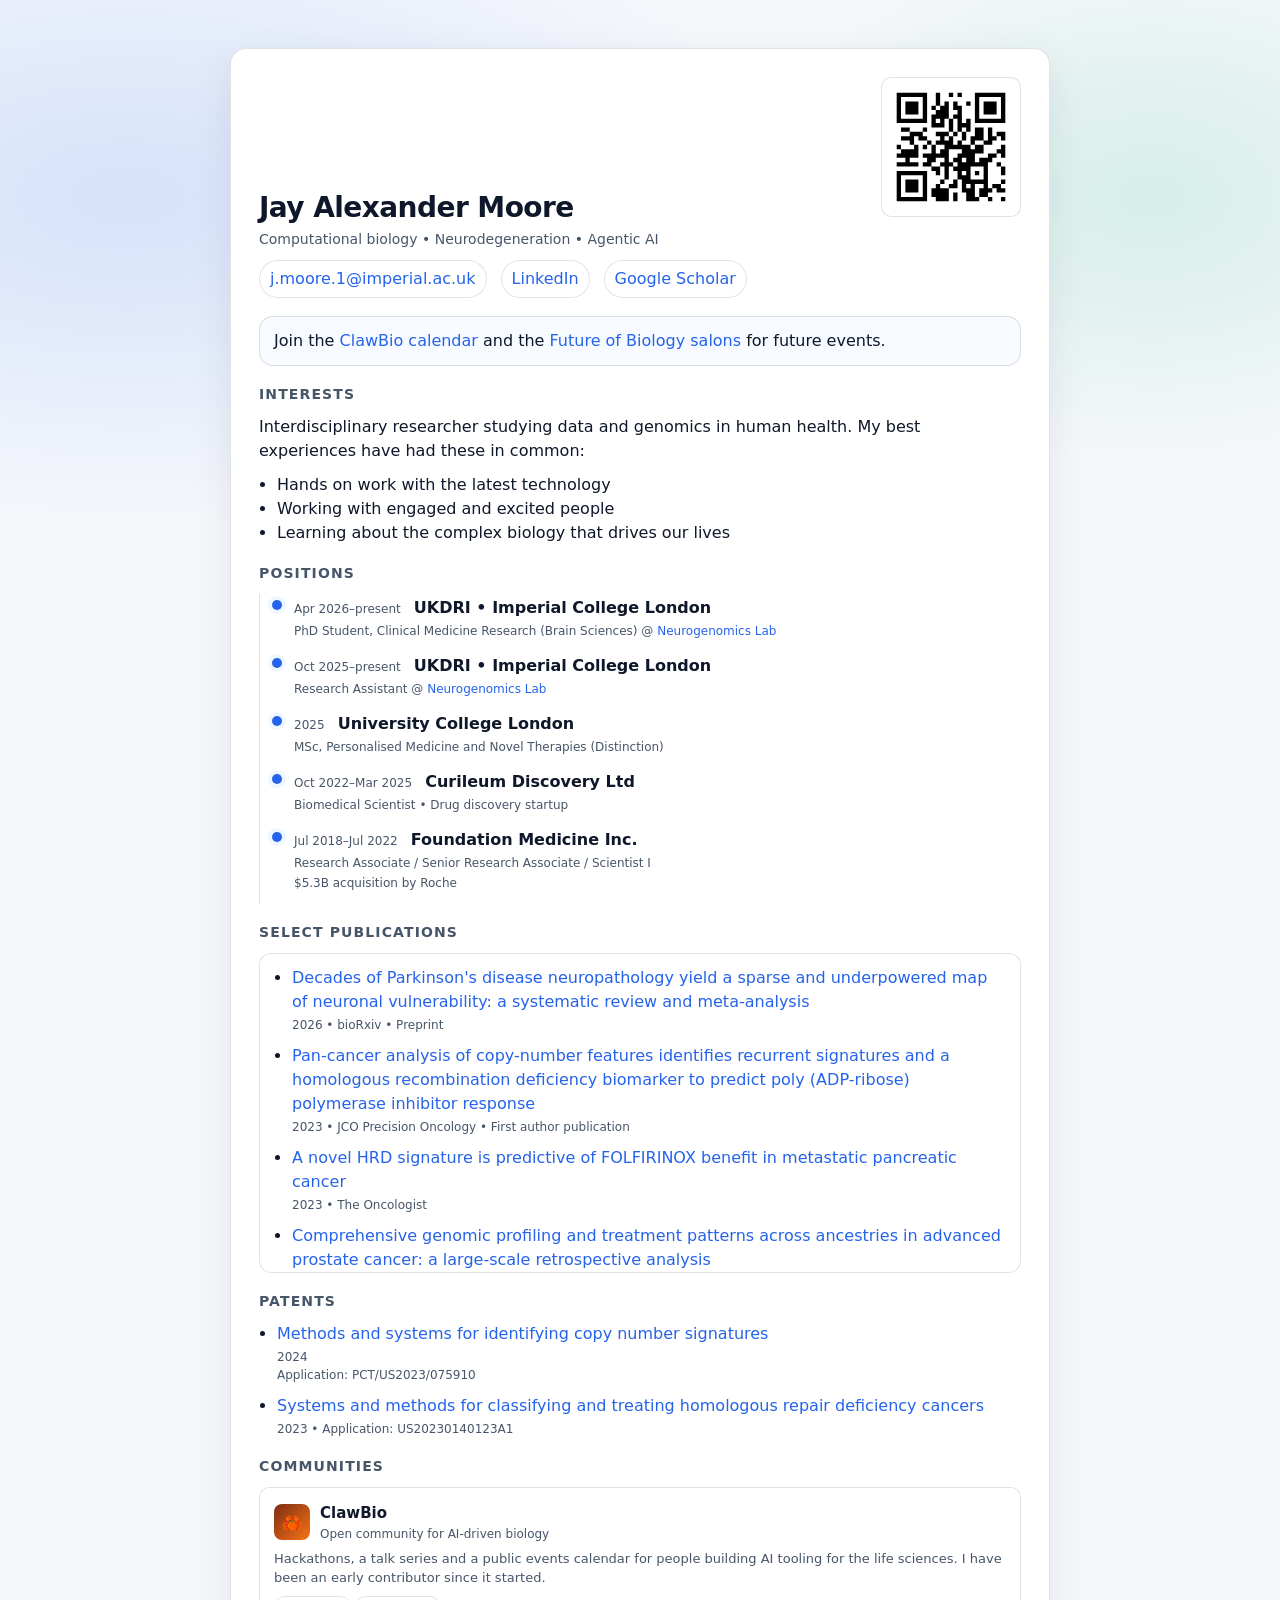
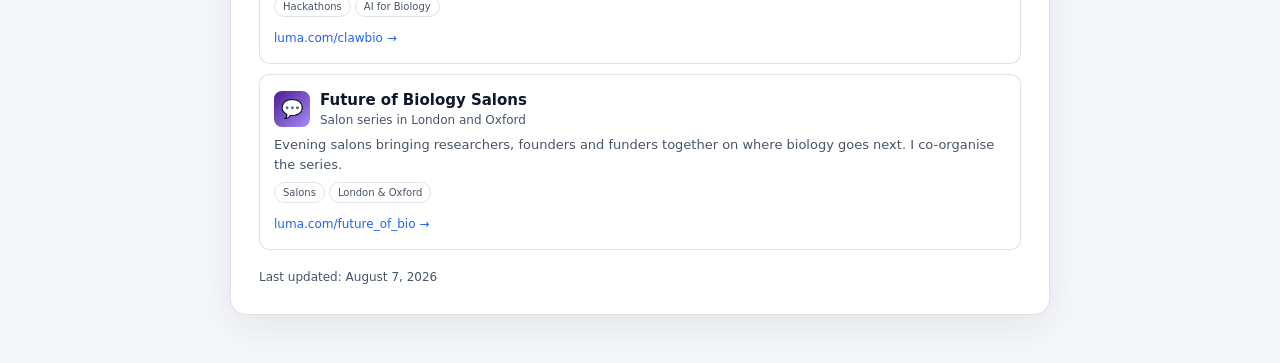
==== index.html @ a7b02d98 "Add Future of Biology salons to the announcement line The top line now points at both communities, a" ====
<!doctype html>
<html lang="en">
  <head>
    <meta charset="utf-8" />
    <meta name="viewport" content="width=device-width, initial-scale=1" />
    <title>Jay Alexander Moore</title>
    <meta
      name="description"
      content="Jay Alexander Moore • computational biology, cancer genomics, and neurodegeneration."
    />
    <style>
      :root {
        color-scheme: light dark;
        --bg: #0b0d12;
        --card: #111827;
        --text: #e5e7eb;
        --muted: #9ca3af;
        --link: #93c5fd;
        --border: rgba(255, 255, 255, 0.08);
        --shadow: rgba(0, 0, 0, 0.25);
      }

      @media (prefers-color-scheme: light) {
        :root {
          --bg: #f6f7fb;
          --card: #ffffff;
          --text: #0f172a;
          --muted: #475569;
          --link: #2563eb;
          --border: rgba(15, 23, 42, 0.12);
          --shadow: rgba(15, 23, 42, 0.08);
        }
      }

      * {
        box-sizing: border-box;
      }

      body {
        margin: 0;
        font-family: ui-sans-serif, system-ui, -apple-system, Segoe UI, Roboto,
          Helvetica, Arial, "Apple Color Emoji", "Segoe UI Emoji";
        background: radial-gradient(
            1200px 600px at 10% 10%,
            rgba(59, 130, 246, 0.18),
            transparent 55%
          ),
          radial-gradient(
            900px 600px at 90% 10%,
            rgba(16, 185, 129, 0.14),
            transparent 45%
          ),
          var(--bg);
        color: var(--text);
        line-height: 1.5;
      }

      main {
        min-height: 100vh;
        display: grid;
        place-items: center;
        padding: 48px 18px;
      }

      .card {
        width: min(820px, 100%);
        background: var(--card);
        border: 1px solid var(--border);
        border-radius: 16px;
        box-shadow: 0 12px 40px var(--shadow);
        padding: 28px;
      }

      header {
        display: flex;
        gap: 16px;
        align-items: baseline;
        justify-content: space-between;
        flex-wrap: wrap;
        margin-bottom: 8px;
      }

      h1 {
        font-size: 28px;
        margin: 0;
        letter-spacing: -0.02em;
      }

      .tagline {
        margin: 0;
        color: var(--muted);
        font-size: 14px;
      }

      section {
        margin-top: 18px;
      }

      h2 {
        font-size: 14px;
        margin: 0 0 10px 0;
        text-transform: uppercase;
        letter-spacing: 0.08em;
        color: var(--muted);
      }

      p {
        margin: 0 0 10px 0;
      }

      ul {
        margin: 0;
        padding-left: 18px;
      }

      a {
        color: var(--link);
        text-decoration: none;
      }
      a:hover {
        text-decoration: underline;
      }

      .links {
        display: flex;
        flex-wrap: wrap;
        gap: 10px 14px;
        padding: 0;
        list-style: none;
      }

      .links a {
        display: inline-block;
        padding: 6px 10px;
        border: 1px solid var(--border);
        border-radius: 999px;
        background: rgba(255, 255, 255, 0.02);
      }

      footer {
        margin-top: 18px;
        color: var(--muted);
        font-size: 12px;
      }

      .links-top {
        margin: 10px 0 0 0;
      }

      .qr {
        width: 140px;
        height: 140px;
        border-radius: 10px;
        background: #fff;
        padding: 6px;
        border: 1px solid var(--border);
      }

      .scrollbox {
        margin-top: 10px;
        max-height: 320px;
        overflow: auto;
        border: 1px solid var(--border);
        border-radius: 12px;
        padding: 12px 14px;
        background: rgba(255, 255, 255, 0.02);
      }

      .scrollbox h3 {
        margin: 0 0 8px 0;
        font-size: 13px;
        color: var(--text);
        letter-spacing: -0.01em;
      }

      .scrollbox ul {
        margin: 0 0 14px 0;
      }

      .scrollbox ul:last-child {
        margin-bottom: 0;
      }

      .pub {
        margin: 0;
        padding-left: 18px;
      }

      .pub li {
        margin: 0 0 10px 0;
      }

      .pub-meta {
        margin-top: 2px;
        color: var(--muted);
        font-size: 12px;
      }

      .timeline {
        list-style: none;
        margin: 0;
        padding: 0 0 0 18px;
        border-left: 1px solid var(--border);
      }

      .timeline li {
        position: relative;
        padding: 2px 0 12px 16px;
      }

      .timeline li::before {
        content: "";
        position: absolute;
        left: -6px;
        top: 6px;
        width: 10px;
        height: 10px;
        border-radius: 999px;
        background: var(--link);
        box-shadow: 0 0 0 4px rgba(147, 197, 253, 0.15);
      }

      .timeline .when {
        display: inline-block;
        font-size: 12px;
        color: var(--muted);
        margin-right: 8px;
      }

      .timeline .what {
        font-weight: 600;
      }

      .timeline .role {
        display: block;
        margin-top: 2px;
        color: var(--muted);
        font-size: 12px;
      }

      .notice {
        margin-top: 18px;
        border: 1px solid var(--border);
        border-radius: 14px;
        padding: 12px 14px;
        background: rgba(147, 197, 253, 0.08);
      }

      .notice strong {
        color: var(--text);
      }

      .product-card {
        border: 1px solid var(--border);
        border-radius: 10px;
        padding: 14px;
        margin-bottom: 10px;
        background: rgba(255, 255, 255, 0.02);
        transition: border-color 0.2s;
      }

      .product-card:last-child {
        margin-bottom: 0;
      }

      .product-card:hover {
        border-color: var(--link);
      }

      .product-header {
        display: flex;
        align-items: center;
        gap: 10px;
        margin-bottom: 6px;
      }

      .product-icon {
        width: 36px;
        height: 36px;
        border-radius: 8px;
        display: flex;
        align-items: center;
        justify-content: center;
        font-size: 18px;
        flex-shrink: 0;
      }

      .product-name {
        font-weight: 600;
        font-size: 15px;
      }

      .product-tagline {
        font-size: 12px;
        color: var(--muted);
      }

      .product-desc {
        font-size: 13px;
        color: var(--muted);
        margin-bottom: 8px;
      }

      .product-tags {
        display: flex;
        gap: 4px;
        flex-wrap: wrap;
        margin-bottom: 8px;
      }

      .product-tags span {
        font-size: 10px;
        padding: 2px 8px;
        border-radius: 20px;
        border: 1px solid var(--border);
        color: var(--muted);
      }

      .product-link {
        font-size: 12px;
        font-weight: 500;
      }
    </style>
  </head>
  <body>
    <main>
      <div class="card">
        <header>
          <div>
            <h1>Jay Alexander Moore</h1>
            <p class="tagline">Computational biology • Neurodegeneration • Agentic AI</p>
            <ul class="links links-top">
              <li><a href="mailto:j.moore.1@imperial.ac.uk">j.moore.1@imperial.ac.uk</a></li>
              <li><a href="https://www.linkedin.com/in/jay-a-moore/">LinkedIn</a></li>
              <li>
                <a href="https://scholar.google.com/citations?user=VYzvXrQAAAAJ&amp;hl=en"
                  >Google Scholar</a
                >
              </li>
            </ul>
          </div>
          <a href="https://jaydata.bio/" aria-label="Open jaydata.bio">
            <img
              class="qr"
              src="assets/qr-jaydata-bio.svg"
              alt="QR code linking to https://jaydata.bio/"
            />
          </a>
        </header>

        <section class="notice" aria-label="Announcement">
          Join the <a href="https://luma.com/clawbio" target="_blank" rel="noopener noreferrer">ClawBio calendar</a>
          and the <a href="https://luma.com/future_of_bio" target="_blank" rel="noopener noreferrer">Future of Biology salons</a>
          for future events.
        </section>

        <section>
          <h2>Interests</h2>
          <p>
            Interdisciplinary researcher studying data and genomics in human health. My best experiences have
            had these in common:
          </p>
          <ul>
            <li>Hands on work with the latest technology</li>
            <li>Working with engaged and excited people</li>
            <li>Learning about the complex biology that drives our lives</li>
          </ul>
        </section>

        <section>
          <h2>Positions</h2>
          <ol class="timeline">
            <li>
              <span class="when">Apr 2026–present</span>
              <span class="what">UKDRI • Imperial College London</span>
              <span class="role"
                >PhD Student, Clinical Medicine Research (Brain Sciences) @
                <a href="https://www.neurogenomics.co.uk/">Neurogenomics Lab</a></span
              >
            </li>
            <li>
              <span class="when">Oct 2025–present</span>
              <span class="what">UKDRI • Imperial College London</span>
              <span class="role"
                >Research Assistant @ <a href="https://www.neurogenomics.co.uk/">Neurogenomics Lab</a></span
              >
            </li>
            <li>
              <span class="when">2025</span>
              <span class="what">University College London</span>
              <span class="role">MSc, Personalised Medicine and Novel Therapies (Distinction)</span>
            </li>
            <li>
              <span class="when">Oct 2022–Mar 2025</span>
              <span class="what">Curileum Discovery Ltd</span>
              <span class="role">Biomedical Scientist • Drug discovery startup</span>
            </li>
            <li>
              <span class="when">Jul 2018–Jul 2022</span>
              <span class="what">Foundation Medicine Inc.</span>
              <span class="role">Research Associate / Senior Research Associate / Scientist I</span>
              <span class="role">$5.3B acquisition by Roche</span>
            </li>
          </ol>
        </section>

        <section>
          <h2>Select Publications</h2>
          <div class="scrollbox" role="region" aria-label="Publications and patents">
            <ul class="pub">
              <li>
                <a
                  href="https://doi.org/10.64898/2026.05.13.724902"
                  target="_blank"
                  rel="noopener noreferrer"
                  >Decades of Parkinson's disease neuropathology yield a sparse and underpowered map of
                  neuronal vulnerability: a systematic review and meta-analysis</a
                >
                <div class="pub-meta">
                  2026 • bioRxiv • Preprint
                </div>
              </li>
              <li>
                <a
                  href="https://doi.org/10.1200/PO.23.00093"
                  target="_blank"
                  rel="noopener noreferrer"
                  >Pan-cancer analysis of copy-number features identifies recurrent signatures and a homologous
                  recombination deficiency biomarker to predict poly (ADP-ribose) polymerase inhibitor
                  response</a
                >
                <div class="pub-meta">
                  2023 • JCO Precision Oncology • First author publication
                </div>
              </li>
              <li>
                <a
                  href="https://doi.org/10.1093/oncolo/oyad046"
                  target="_blank"
                  rel="noopener noreferrer"
                  >A novel HRD signature is predictive of FOLFIRINOX benefit in metastatic pancreatic cancer</a
                >
                <div class="pub-meta">
                  2023 • The Oncologist
                </div>
              </li>
              <li>
                <a
                  href="https://doi.org/10.1016/S2589-7500%2823%2900096-2"
                  target="_blank"
                  rel="noopener noreferrer"
                  >Comprehensive genomic profiling and treatment patterns across ancestries in advanced prostate
                  cancer: a large-scale retrospective analysis</a
                >
                <div class="pub-meta">
                  2023 • The Lancet Digital Health
                </div>
              </li>
              <li>
                <a
                  href="https://doi.org/10.1158/2159-8290.CD-22-0620"
                  target="_blank"
                  rel="noopener noreferrer"
                  >Integrative analysis of a large real-world cohort of small cell lung cancer identifies distinct
                  genetic subtypes and insights into histologic transformation</a
                >
                <div class="pub-meta">
                  2023 • Cancer Discovery
                </div>
              </li>
              <li>
                <a
                  href="https://doi.org/10.1093/jnci/djac075"
                  target="_blank"
                  rel="noopener noreferrer"
                  >The molecular landscape of pancreatobiliary cancers for novel targeted therapies from real-world
                  genomic profiling</a
                >
                <div class="pub-meta">
                  2022 • Journal of the National Cancer Institute
                </div>
              </li>
              <li>
                <a
                  href="https://doi.org/10.1158/2159-8290.CD-20-0948"
                  target="_blank"
                  rel="noopener noreferrer"
                  >Somatic HLA class I loss is a widespread mechanism of immune evasion which refines the use of
                  tumor mutational burden as a biomarker of checkpoint inhibitor response</a
                >
                <div class="pub-meta">
                  2021 • Cancer Discovery
                </div>
              </li>
              <li>
                <a
                  href="https://doi.org/10.2217/fon-2021-0547"
                  target="_blank"
                  rel="noopener noreferrer"
                  >Prediction and characterization of diffuse large B-cell lymphoma cell-of-origin subtypes using
                  targeted sequencing</a
                >
                <div class="pub-meta">
                  2021 • Future Oncology
                </div>
              </li>
              <li>
                <a
                  href="https://scholar.google.com/scholar?q=Genomic+profiling+of+combined+hepatocellular+cholangiocarcinoma+reveals+genomics+similar+to+either+hepatocellular+carcinoma+or+cholangiocarcinoma"
                  >Genomic profiling of combined hepatocellular cholangiocarcinoma reveals genomics similar to
                  either hepatocellular carcinoma or cholangiocarcinoma</a
                >
                <div class="pub-meta">
                  2021 • JCO Precision Oncology
                </div>
              </li>
              <li>
                <a
                  href="https://scholar.google.com/scholar?q=The+Molecular+Landscape+of+Gastric+Cancers+for+Novel+Targeted+Therapies+from+Real-World+Genomic+Profiling"
                  >The Molecular Landscape of Gastric Cancers for Novel Targeted Therapies from Real-World Genomic
                  Profiling</a
                >
                <div class="pub-meta">
                  2024 • Targeted Oncology
                </div>
              </li>
              <li>
                <a
                  href="https://scholar.google.com/scholar?q=Genomic+Profiling+of+Small+Intestine+Cancers+From+a+Real-World+Data+Set+Identifies+Subgroups+With+Actionable+Alterations"
                  >Genomic Profiling of Small Intestine Cancers From a Real-World Data Set Identifies Subgroups With
                  Actionable Alterations</a
                >
                <div class="pub-meta">
                  2024 • JCO Precision Oncology
                </div>
              </li>
              <li>
                <a
                  href="https://scholar.google.com/scholar?q=Poor+prognosis+among+radiation-associated+bladder+cancer+is+defined+by+clinicogenomic+features"
                  >Poor prognosis among radiation-associated bladder cancer is defined by clinicogenomic features</a
                >
                <div class="pub-meta">
                  2024 • Cancer Research Communications
                </div>
              </li>
            </ul>
          </div>
        </section>

        <section>
          <h2>Patents</h2>
          <ul class="pub">
            <li>
              <a href="https://patents.google.com/?q=PCT%2FUS2023%2F075910"
                >Methods and systems for identifying copy number signatures</a
              >
              <div class="pub-meta">
                2024<br />
                Application: PCT/US2023/075910
              </div>
            </li>
            <li>
              <a href="https://patents.google.com/patent/US20230140123A1/en"
                >Systems and methods for classifying and treating homologous repair deficiency cancers</a
              >
              <div class="pub-meta">
                2023 • Application: US20230140123A1
              </div>
            </li>
          </ul>
        </section>

        <section>
          <h2>Communities</h2>
          <div class="product-card">
            <div class="product-header">
              <div class="product-icon" style="background: linear-gradient(135deg, #7c2d12, #f97316);">🦀</div>
              <div>
                <div class="product-name">ClawBio</div>
                <div class="product-tagline">Open community for AI-driven biology</div>
              </div>
            </div>
            <div class="product-desc">Hackathons, a talk series and a public events calendar for people building AI tooling for the life sciences. I have been an early contributor since it started.</div>
            <div class="product-tags">
              <span>Hackathons</span>
              <span>AI for Biology</span>
            </div>
            <a class="product-link" href="https://luma.com/clawbio" target="_blank" rel="noopener noreferrer">luma.com/clawbio &rarr;</a>
          </div>
          <div class="product-card">
            <div class="product-header">
              <div class="product-icon" style="background: linear-gradient(135deg, #4c1d95, #a78bfa);">💬</div>
              <div>
                <div class="product-name">Future of Biology Salons</div>
                <div class="product-tagline">Salon series in London and Oxford</div>
              </div>
            </div>
            <div class="product-desc">Evening salons bringing researchers, founders and funders together on where biology goes next. I co-organise the series.</div>
            <div class="product-tags">
              <span>Salons</span>
              <span>London &amp; Oxford</span>
            </div>
            <a class="product-link" href="https://luma.com/future_of_bio" target="_blank" rel="noopener noreferrer">luma.com/future_of_bio &rarr;</a>
          </div>
        </section>

        <footer>
          <span>Last updated: </span>
          <time datetime="2026-08-07">August 7, 2026</time>
        </footer>
      </div>
    </main>
  </body>
</html>
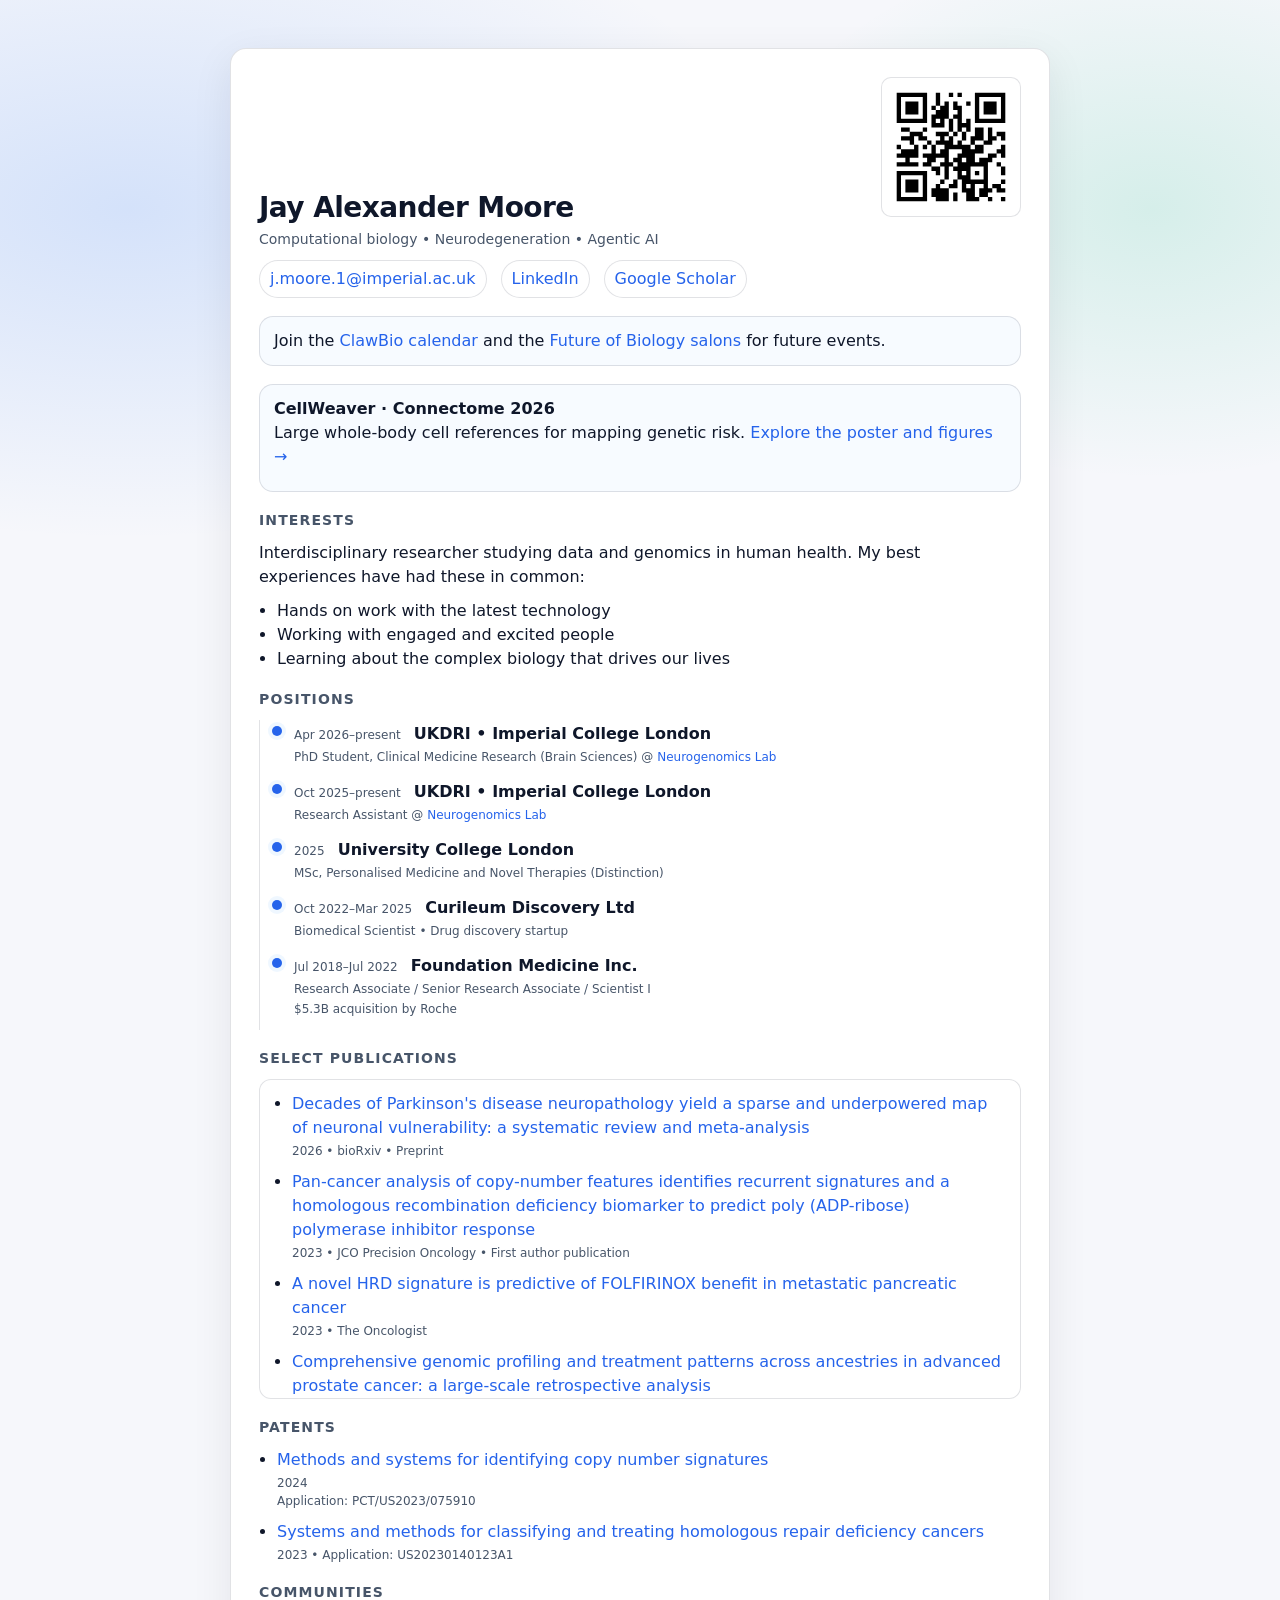
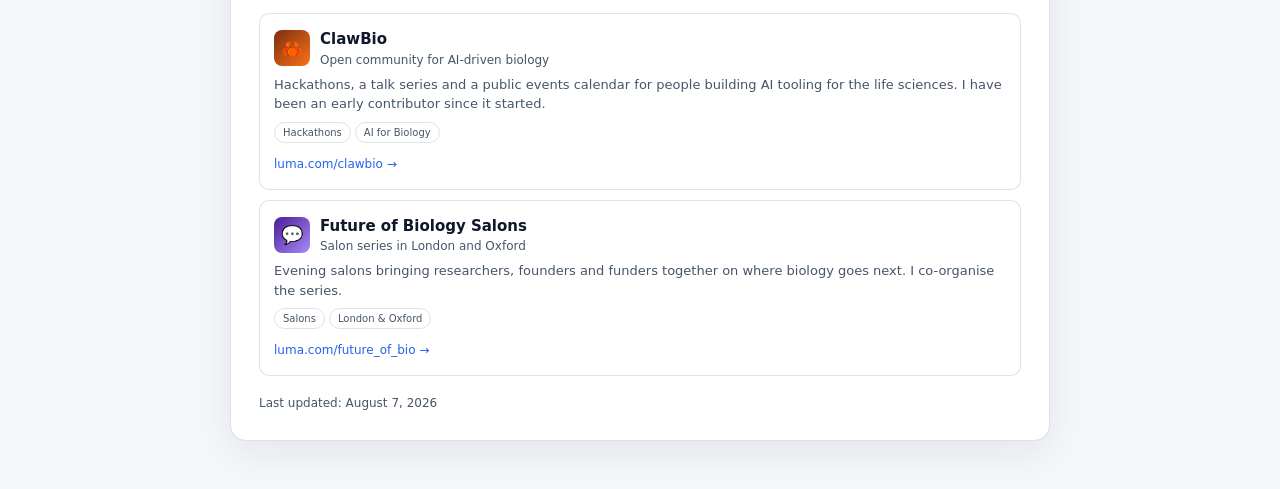
==== commit e43f7095: "Add CellWeaver Connectome poster website" ====
--- a/index.html
+++ b/index.html
@@ -352,6 +352,11 @@
           Join the <a href="https://luma.com/clawbio" target="_blank" rel="noopener noreferrer">ClawBio calendar</a>
           and the <a href="https://luma.com/future_of_bio" target="_blank" rel="noopener noreferrer">Future of Biology salons</a>
           for future events.
+        </section>
+
+        <section class="notice" aria-label="CellWeaver at Connectome">
+          <strong>CellWeaver · Connectome 2026</strong>
+          <p>Large whole-body cell references for mapping genetic risk. <a href="/cellweaver/">Explore the poster and figures →</a></p>
         </section>
 
         <section>
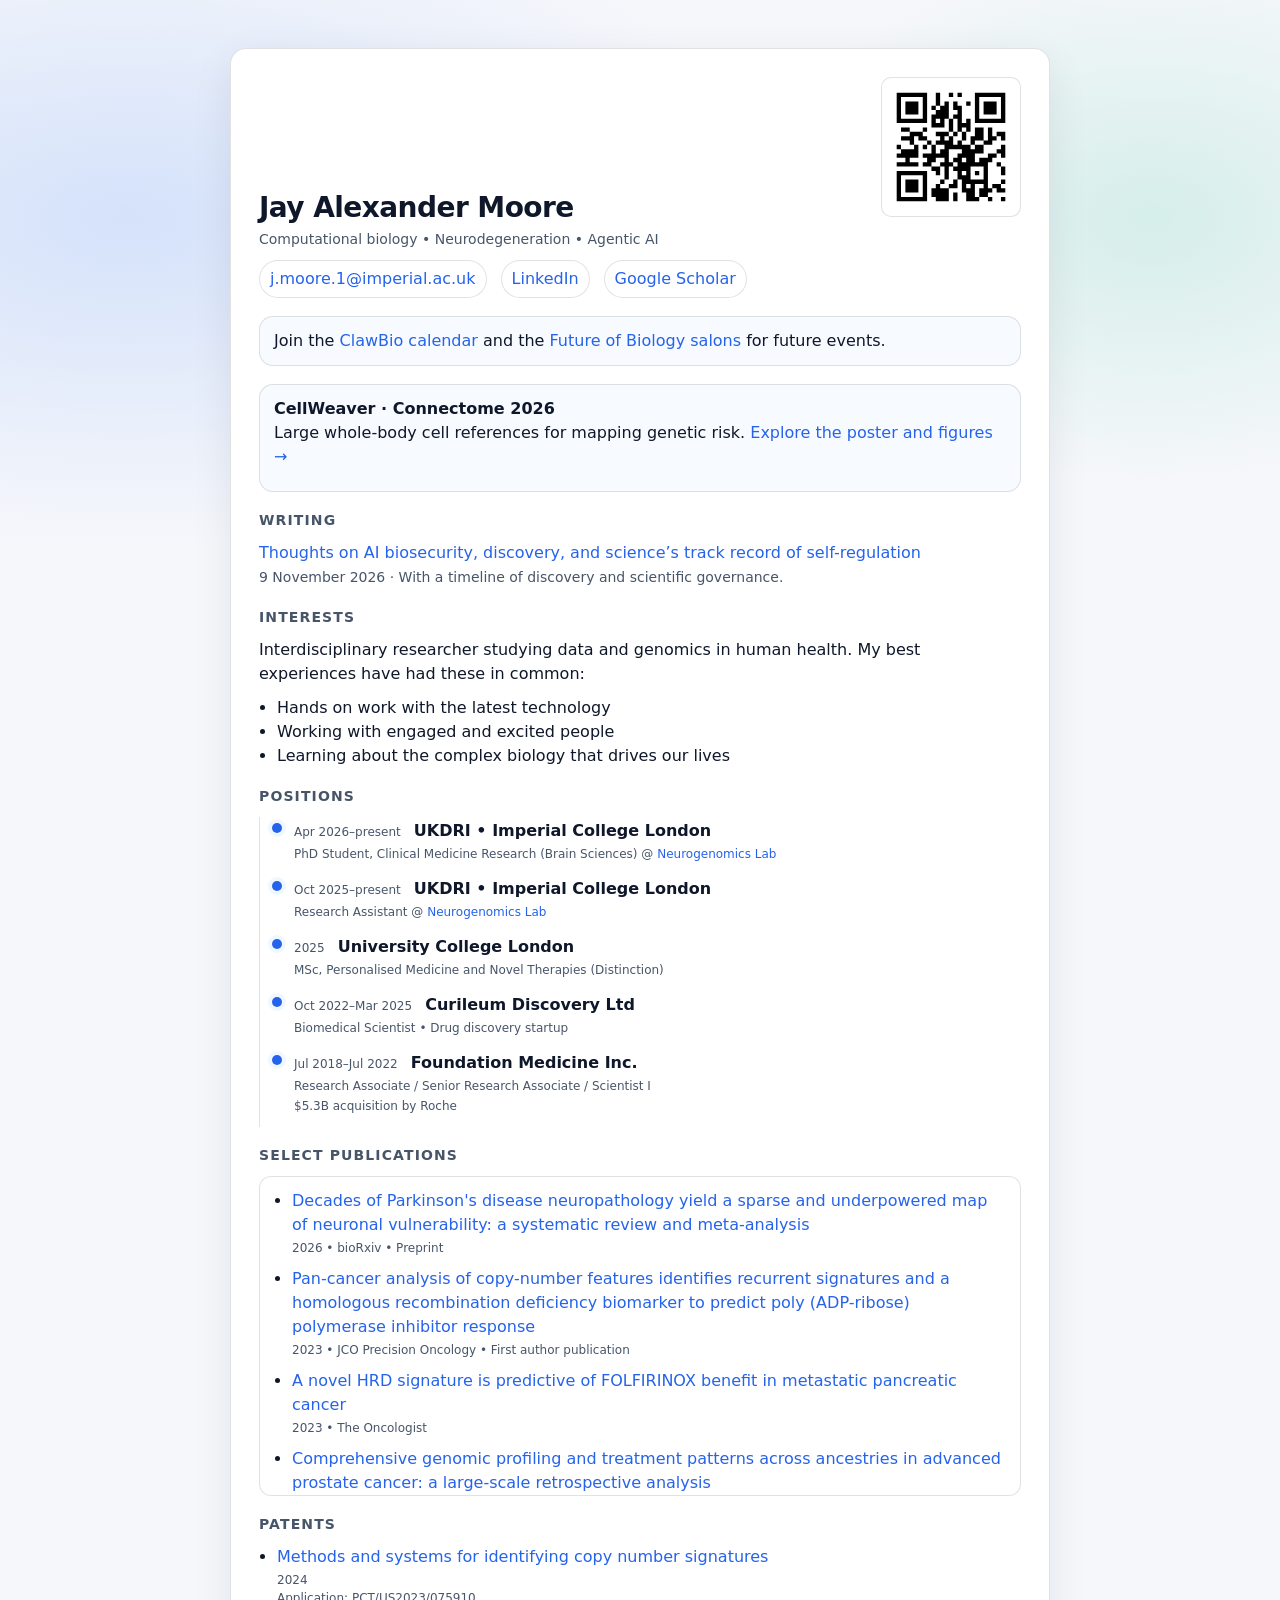
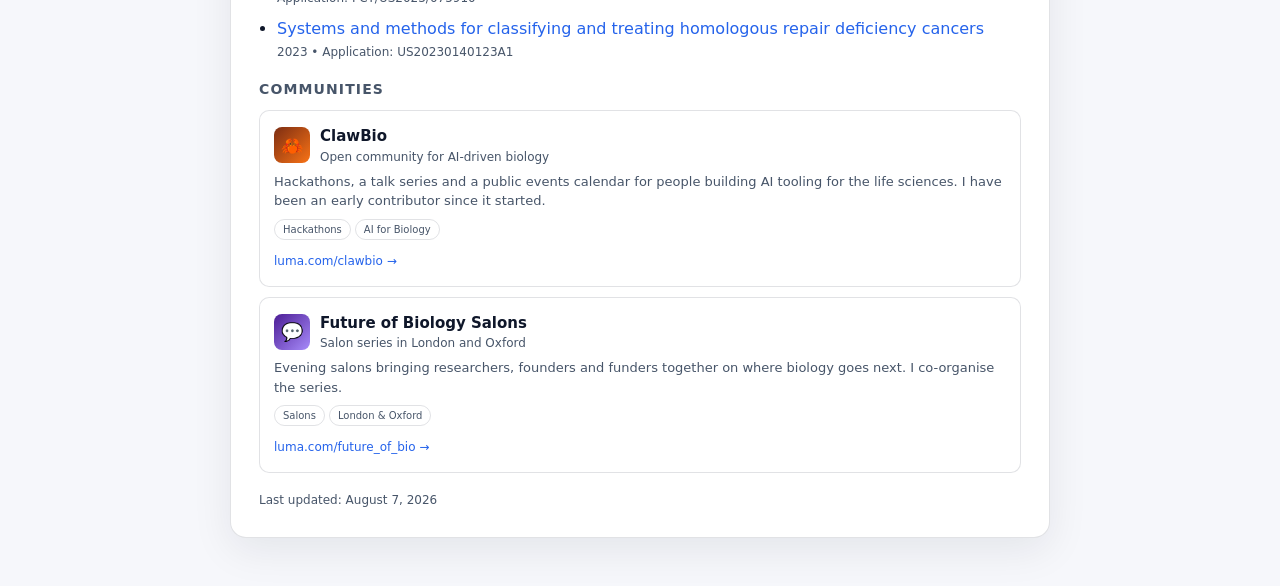
==== commit dca11f6a: "Publish biosecurity essay with governance timeline and source code" ====
--- a/index.html
+++ b/index.html
@@ -357,6 +357,11 @@
         <section class="notice" aria-label="CellWeaver at Connectome">
           <strong>CellWeaver · Connectome 2026</strong>
           <p>Large whole-body cell references for mapping genetic risk. <a href="/cellweaver/">Explore the poster and figures →</a></p>
+        </section>
+
+        <section aria-label="Writing">
+          <h2>Writing</h2>
+          <p><a href="/biosecurity/">Thoughts on AI biosecurity, discovery, and science’s track record of self-regulation</a><br><span class="tagline">9 November 2026 · With a timeline of discovery and scientific governance.</span></p>
         </section>
 
         <section>
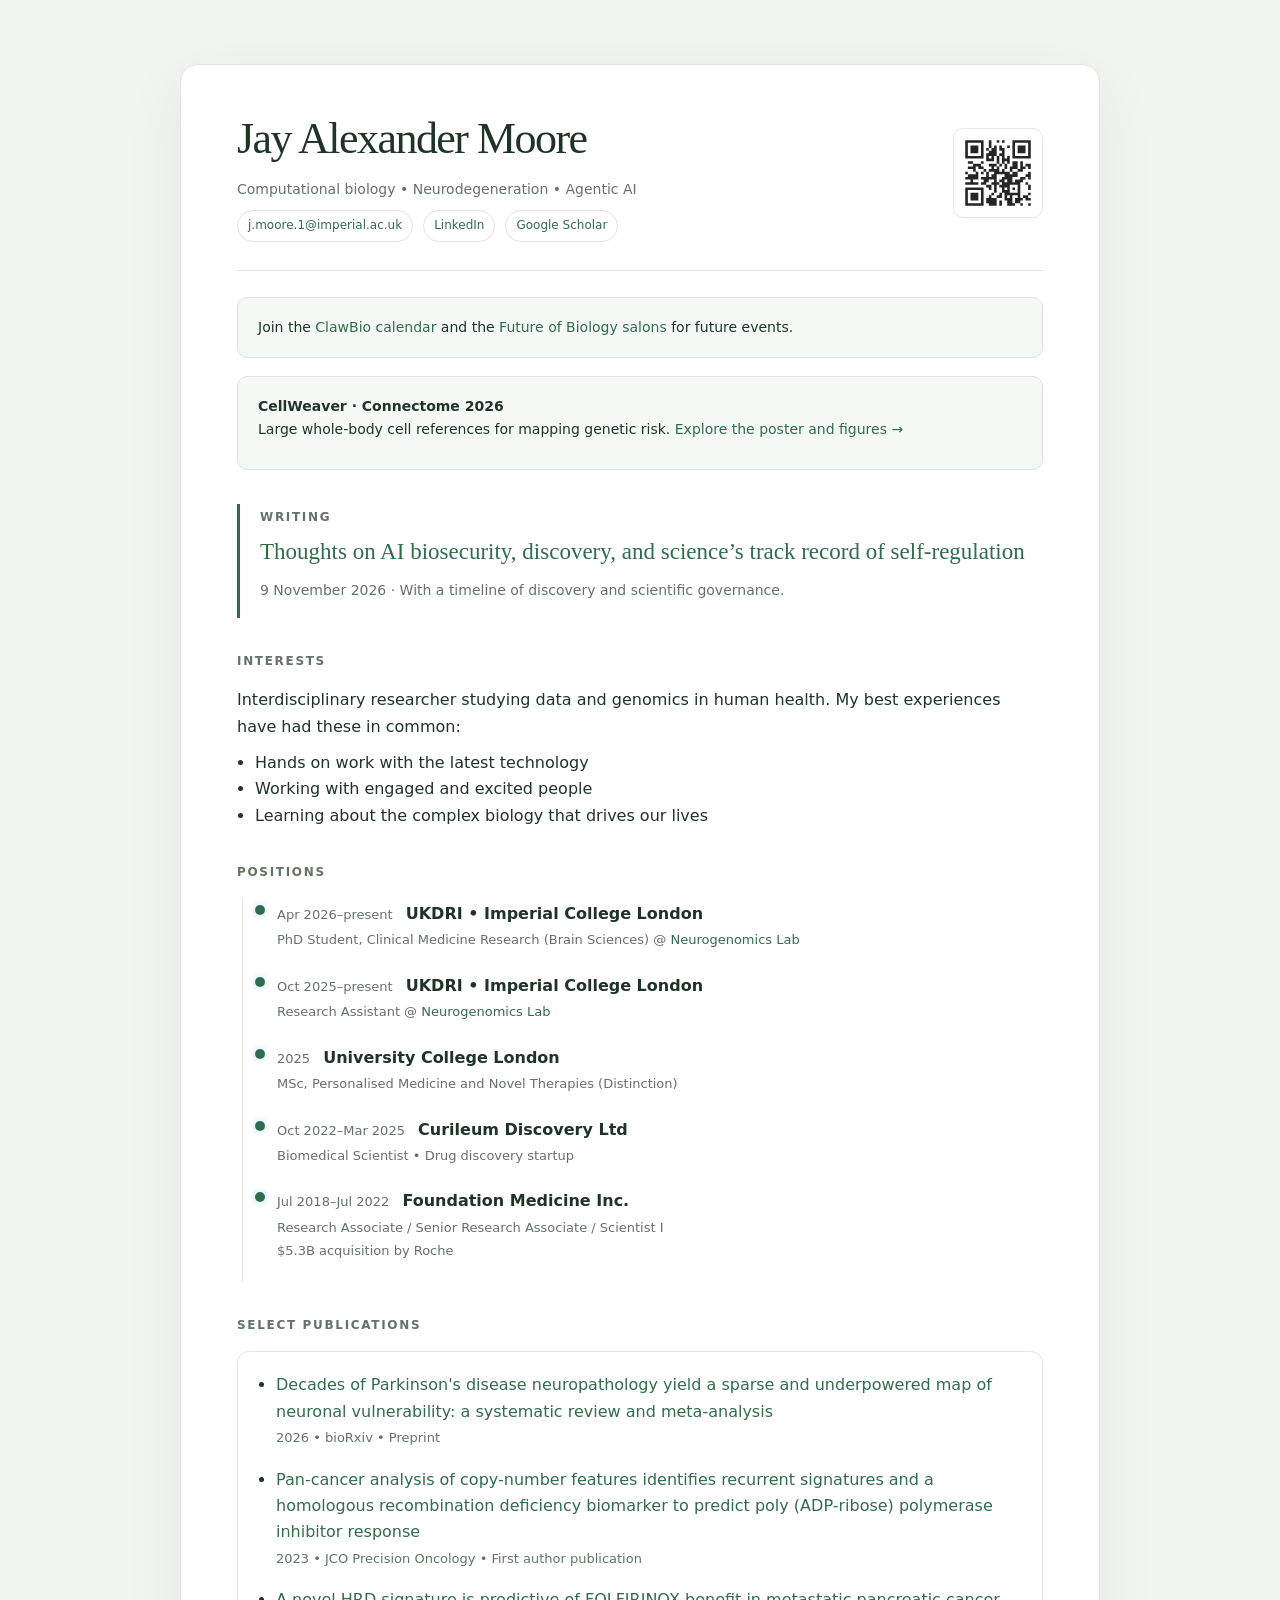
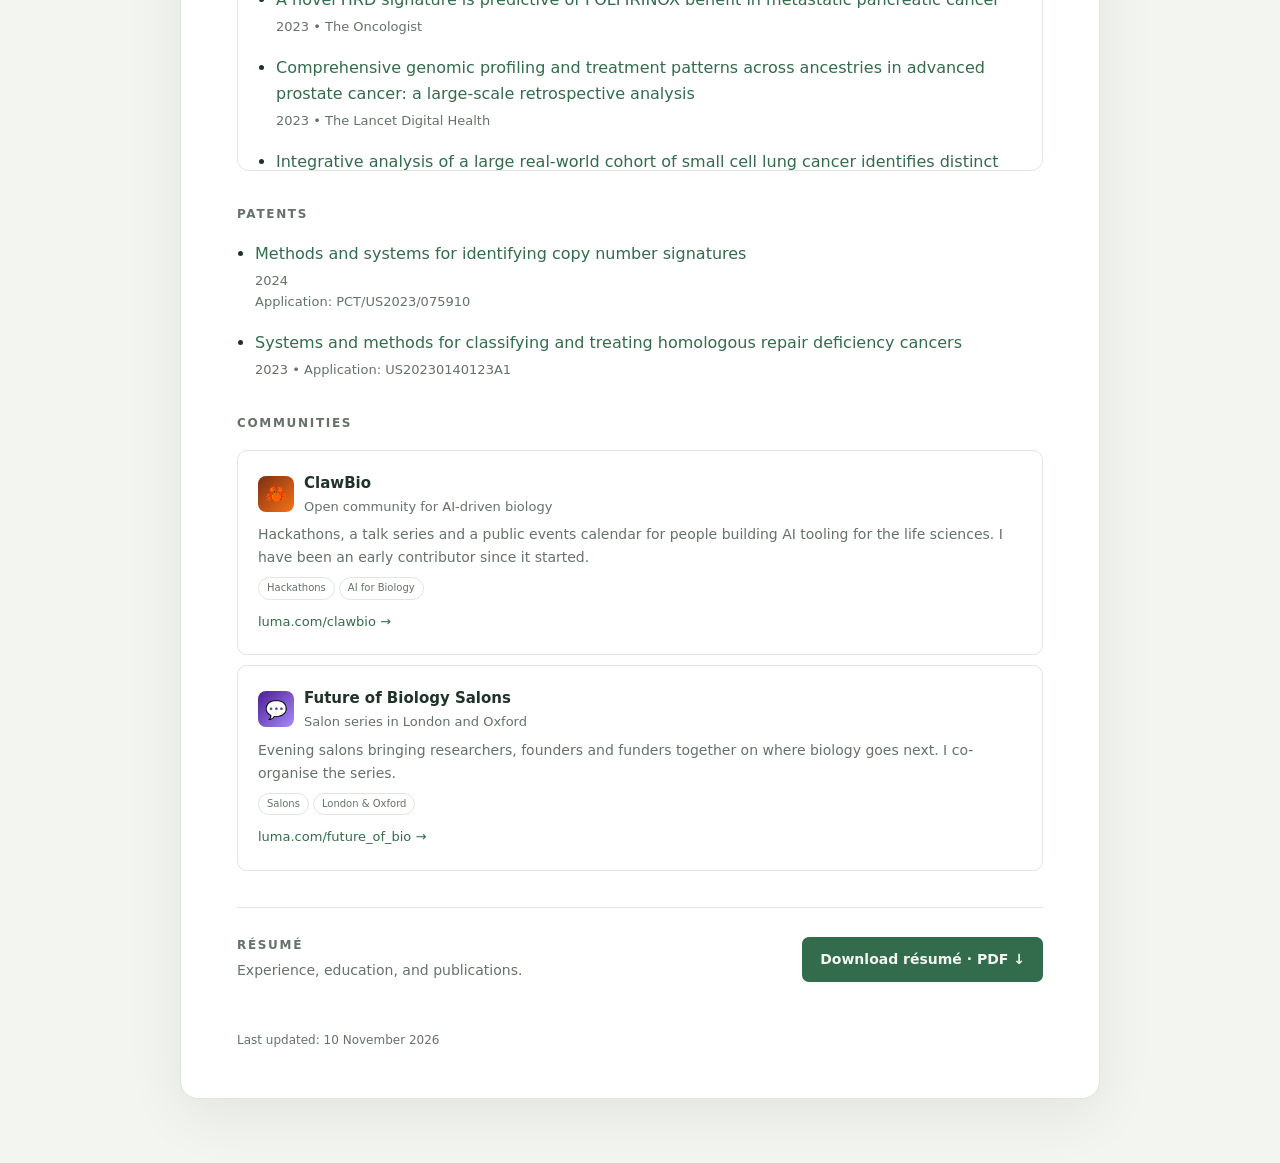
==== commit 46209833: "Refresh homepage, add resume download, and complete article source links" ====
--- a/index.html
+++ b/index.html
@@ -320,6 +320,41 @@
         font-size: 12px;
         font-weight: 500;
       }
+
+      /* Refresh the spacing and typography while preserving the page content. */
+      :root { --bg:#101914; --card:#16221b; --text:#e7eee8; --muted:#a6b5aa; --link:#a8d9b9; --border:rgba(190,218,199,.17); }
+      body { background:var(--bg); line-height:1.65; }
+      main { padding:64px 24px; }
+      .card { width:min(920px,100%); padding:48px 56px; border-radius:18px; box-shadow:0 16px 60px rgba(0,0,0,.07); }
+      header { align-items:center; padding-bottom:28px; margin-bottom:26px; border-bottom:1px solid var(--border); }
+      h1 { font-family:Georgia,serif; font-weight:400; font-size:clamp(32px,5vw,44px); letter-spacing:-.035em; line-height:1.2; margin-bottom:12px; }
+      .tagline { font-size:14px; line-height:1.6; }
+      .qr { width:90px; height:90px; opacity:.85; }
+      section { margin-top:34px; }
+      h2 { font-size:12px; letter-spacing:.14em; margin-bottom:16px; }
+      a { text-underline-offset:4px; }
+      a:focus-visible { outline:2px solid var(--link); outline-offset:4px; }
+      .links { gap:8px 10px; }
+      .links a { padding:5px 10px; font-size:12px; }
+      .notice { padding:18px 20px; margin-top:18px; border-radius:10px; background:rgba(113,164,128,.07); font-size:14px; }
+      section[aria-label="Writing"] { border-left:3px solid var(--link); padding:4px 0 4px 20px; }
+      section[aria-label="Writing"] h2 { margin-bottom:8px; }
+      section[aria-label="Writing"] p>a { font-family:Georgia,serif; font-size:23px; line-height:1.35; display:inline-block; margin-bottom:10px; }
+      .timeline { margin-left:5px; }
+      .timeline li { padding-bottom:20px; }
+      .timeline .role,.timeline .when,.pub-meta { font-size:13px; }
+      .pub li { margin-bottom:18px; }
+      .scrollbox { max-height:420px; padding:20px; }
+      .product-card { padding:20px; border-radius:10px; }
+      .product-desc { font-size:14px; line-height:1.65; }
+      .product-tagline,.product-link { font-size:13px; }
+      .resume { display:flex; align-items:center; justify-content:space-between; flex-wrap:wrap; gap:16px; border-top:1px solid var(--border); padding-top:28px; margin-top:36px; }
+      .resume h2 { margin-bottom:4px; }
+      .resume p { margin:0; color:var(--muted); font-size:14px; }
+      .resume a { display:inline-block; background:var(--link); color:var(--bg); padding:11px 18px; border-radius:7px; font-size:14px; font-weight:600; }
+      footer { margin-top:28px; padding-top:20px; font-size:12px; }
+      @media(prefers-color-scheme:light) { :root { --bg:#f3f5f1; --card:#fff; --text:#203328; --muted:#657268; --link:#326c4c; --border:#dfe6de; } }
+      @media(max-width:640px) { main { padding:20px 12px; } .card { padding:28px 22px; border-radius:12px; } header { gap:20px; } .qr { display:none; } .links a { font-size:11px; } section { margin-top:28px; } .scrollbox { padding:14px; } }
     </style>
   </head>
   <body>
@@ -614,9 +649,14 @@
           </div>
         </section>
 
+        <section class="resume" aria-label="Résumé">
+          <div><h2>Résumé</h2><p>Experience, education, and publications.</p></div>
+          <a href="/assets/Jay%20Moore%202026.pdf" download="Jay Moore 2026.pdf">Download résumé · PDF ↓</a>
+        </section>
+
         <footer>
           <span>Last updated: </span>
-          <time datetime="2026-08-07">August 7, 2026</time>
+          <time datetime="2026-11-10">10 November 2026</time>
         </footer>
       </div>
     </main>
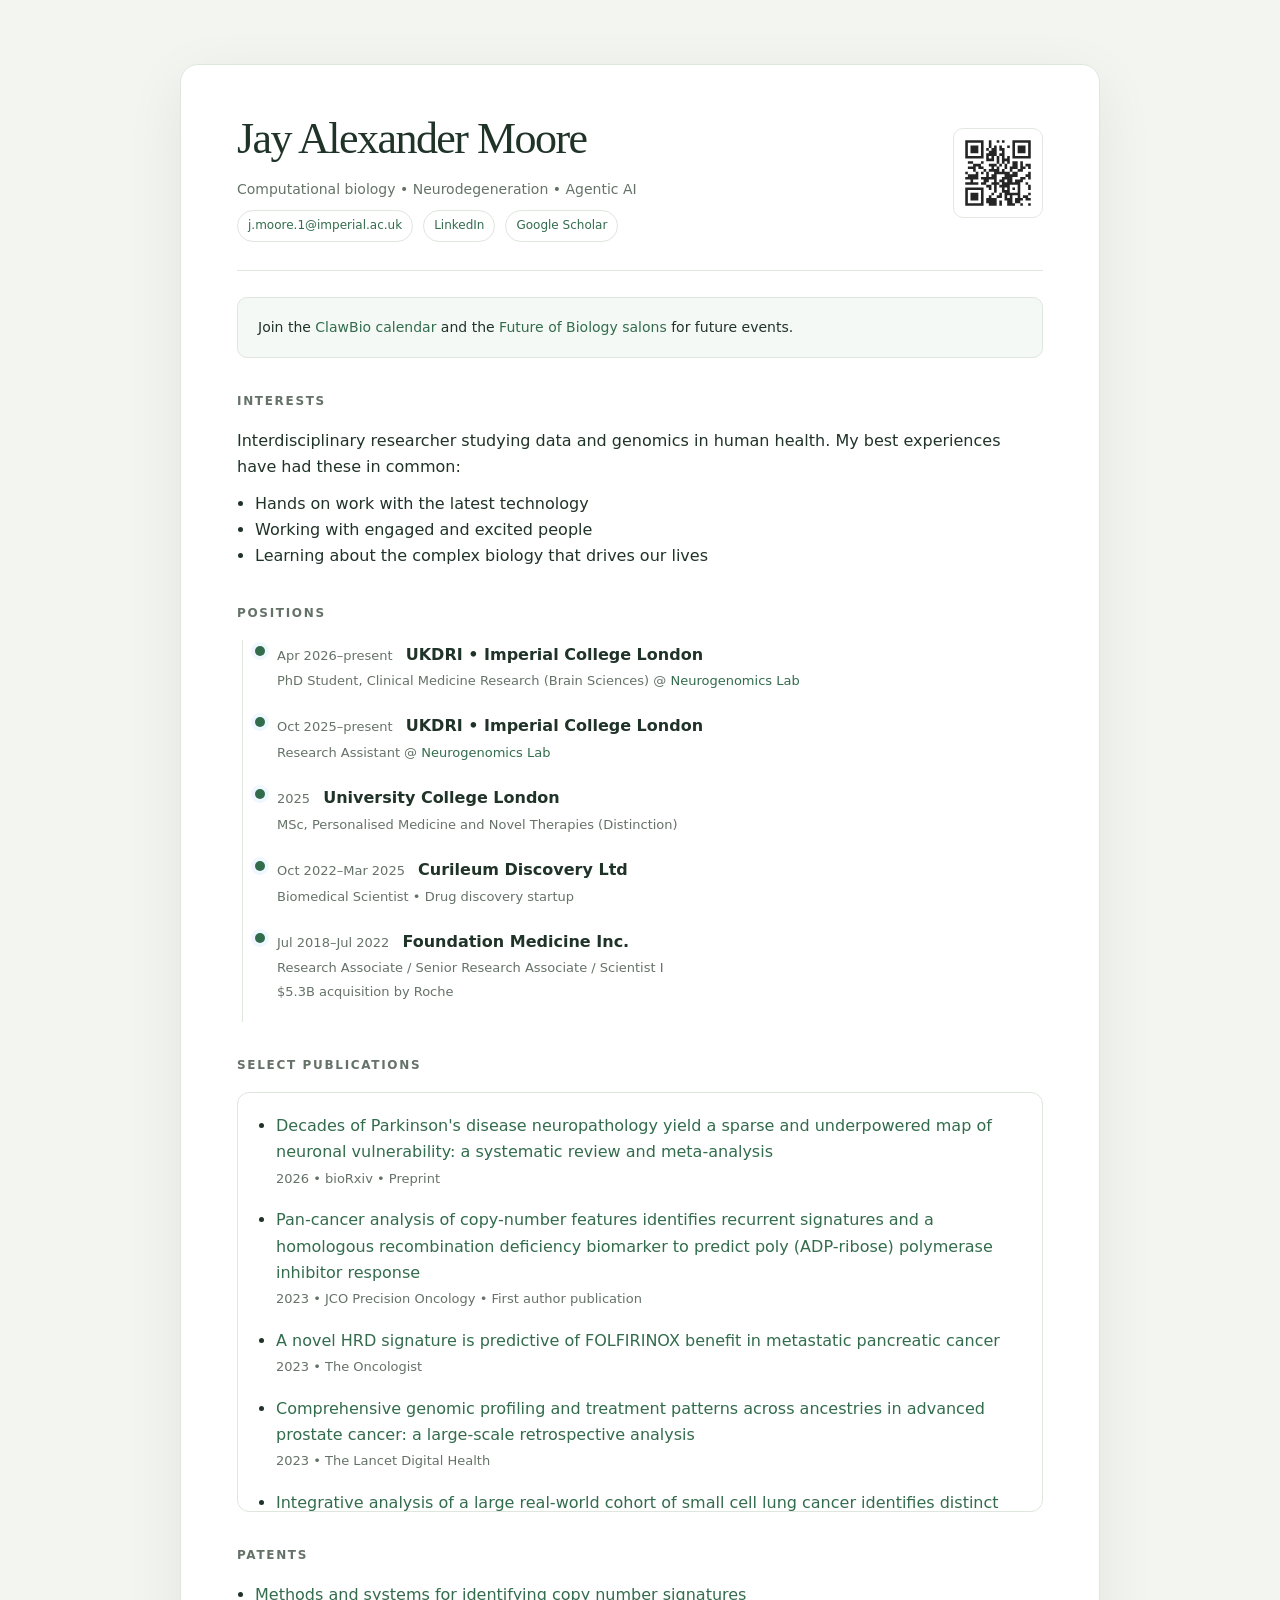
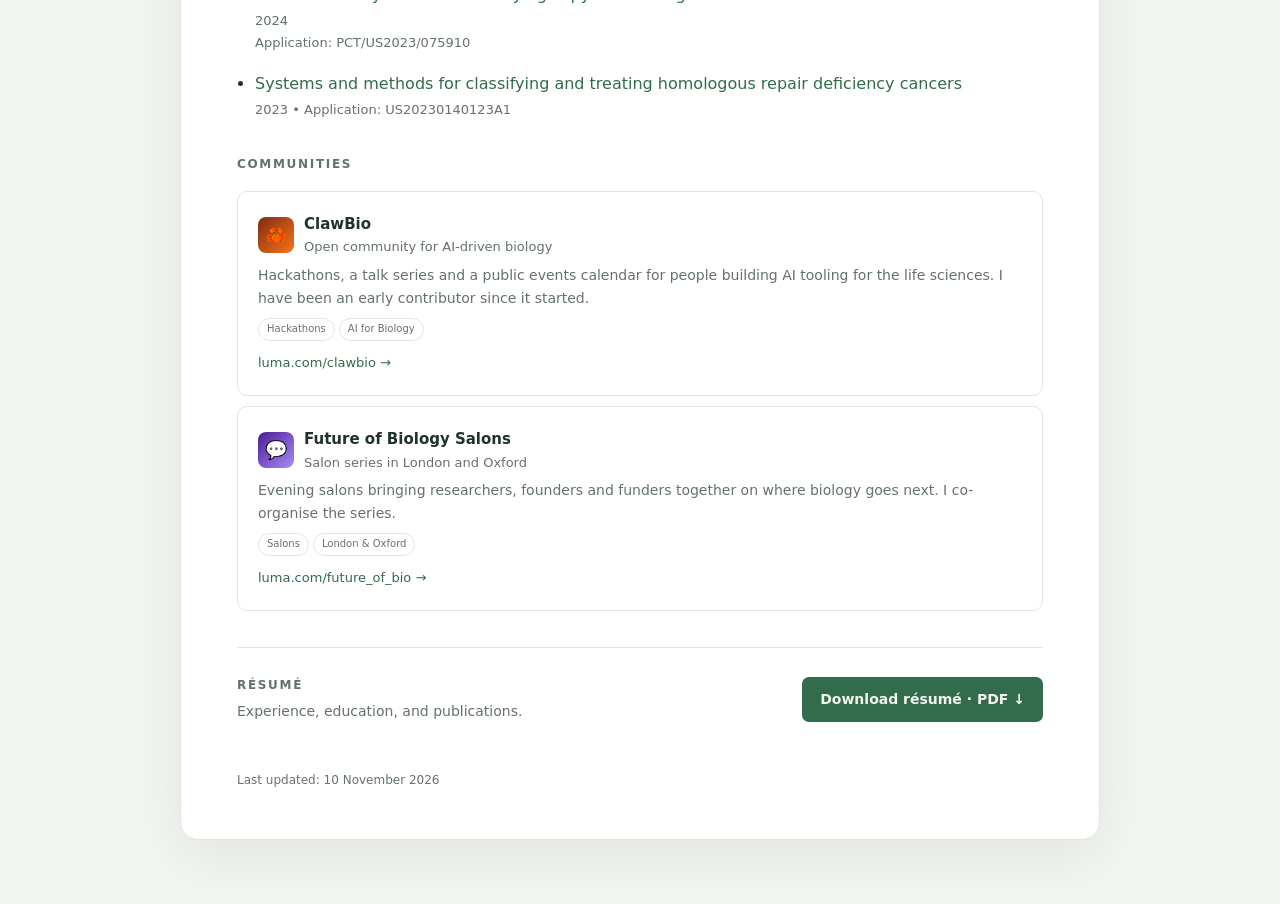
==== commit 91da297e: "Remove CellWeaver and writing features from homepage" ====
--- a/index.html
+++ b/index.html
@@ -389,15 +389,7 @@
           for future events.
         </section>
 
-        <section class="notice" aria-label="CellWeaver at Connectome">
-          <strong>CellWeaver · Connectome 2026</strong>
-          <p>Large whole-body cell references for mapping genetic risk. <a href="/cellweaver/">Explore the poster and figures →</a></p>
-        </section>
-
-        <section aria-label="Writing">
-          <h2>Writing</h2>
-          <p><a href="/biosecurity/">Thoughts on AI biosecurity, discovery, and science’s track record of self-regulation</a><br><span class="tagline">9 November 2026 · With a timeline of discovery and scientific governance.</span></p>
-        </section>
+
 
         <section>
           <h2>Interests</h2>
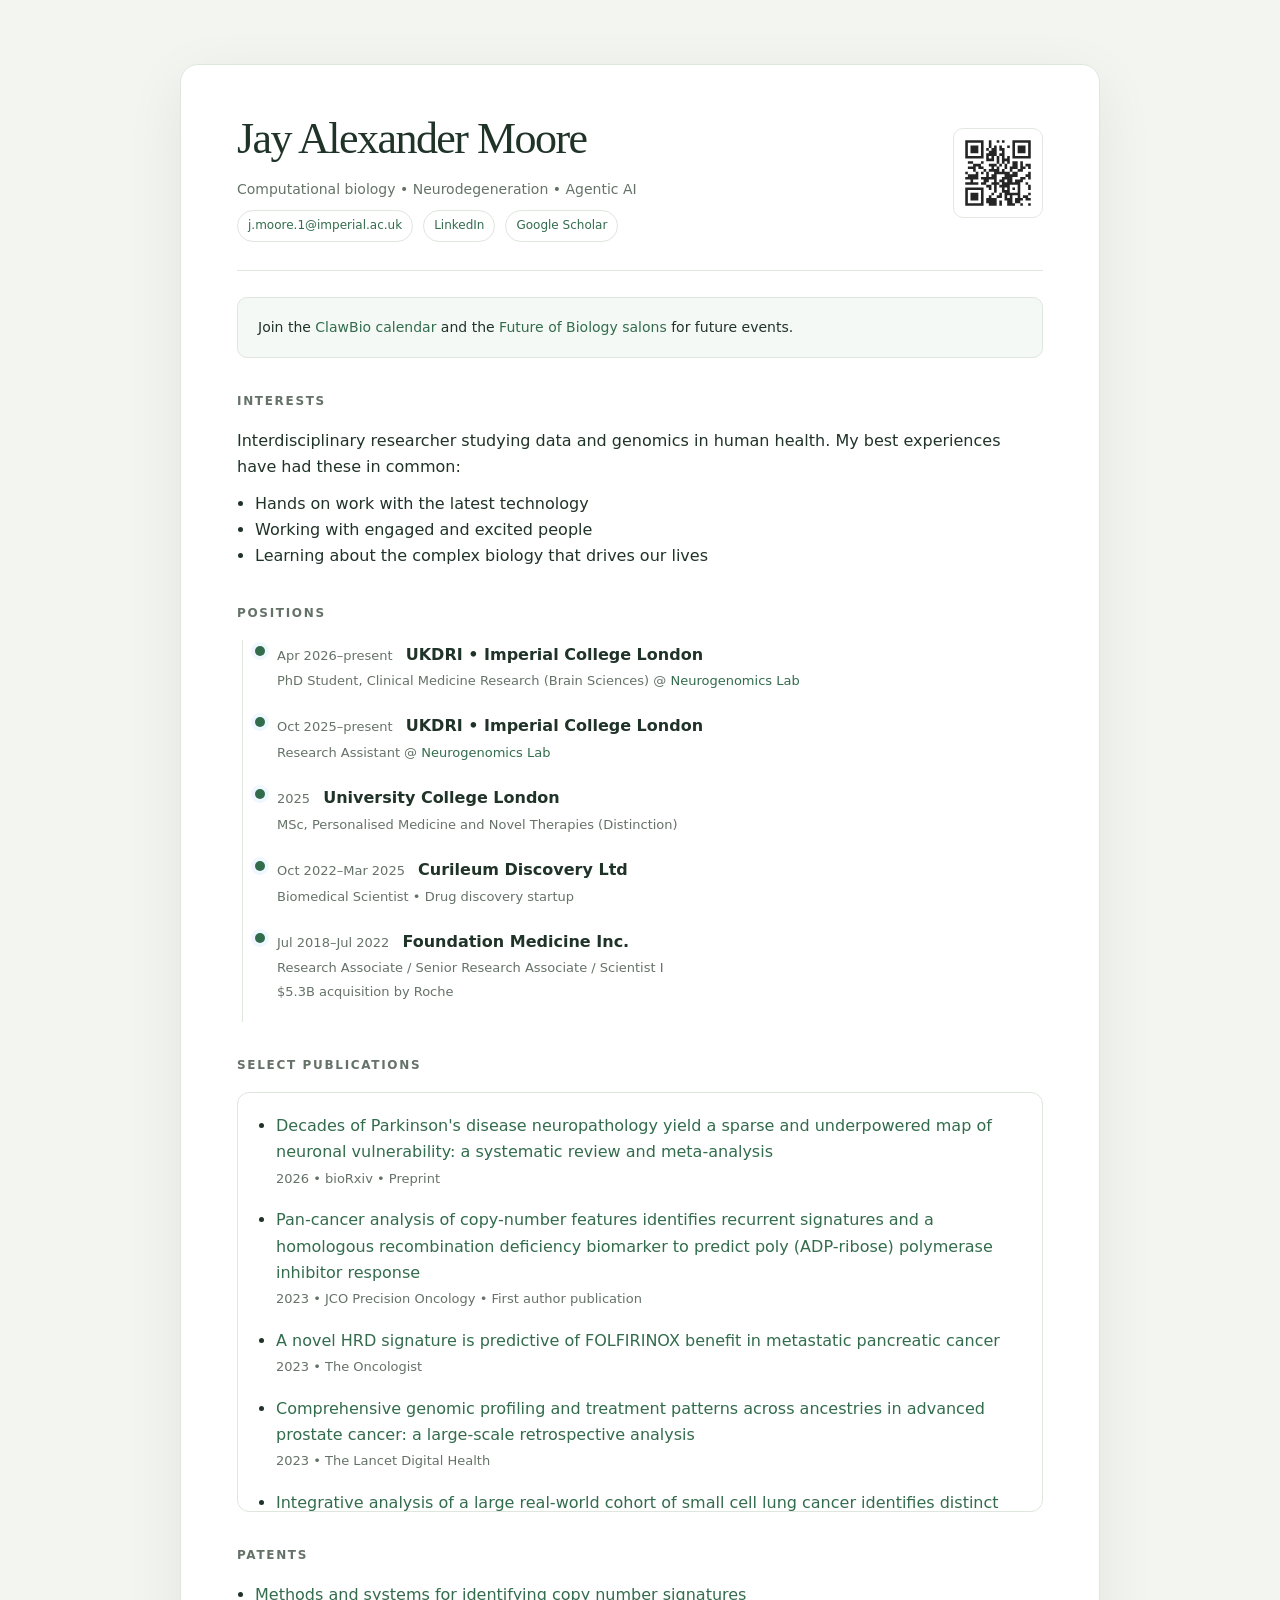
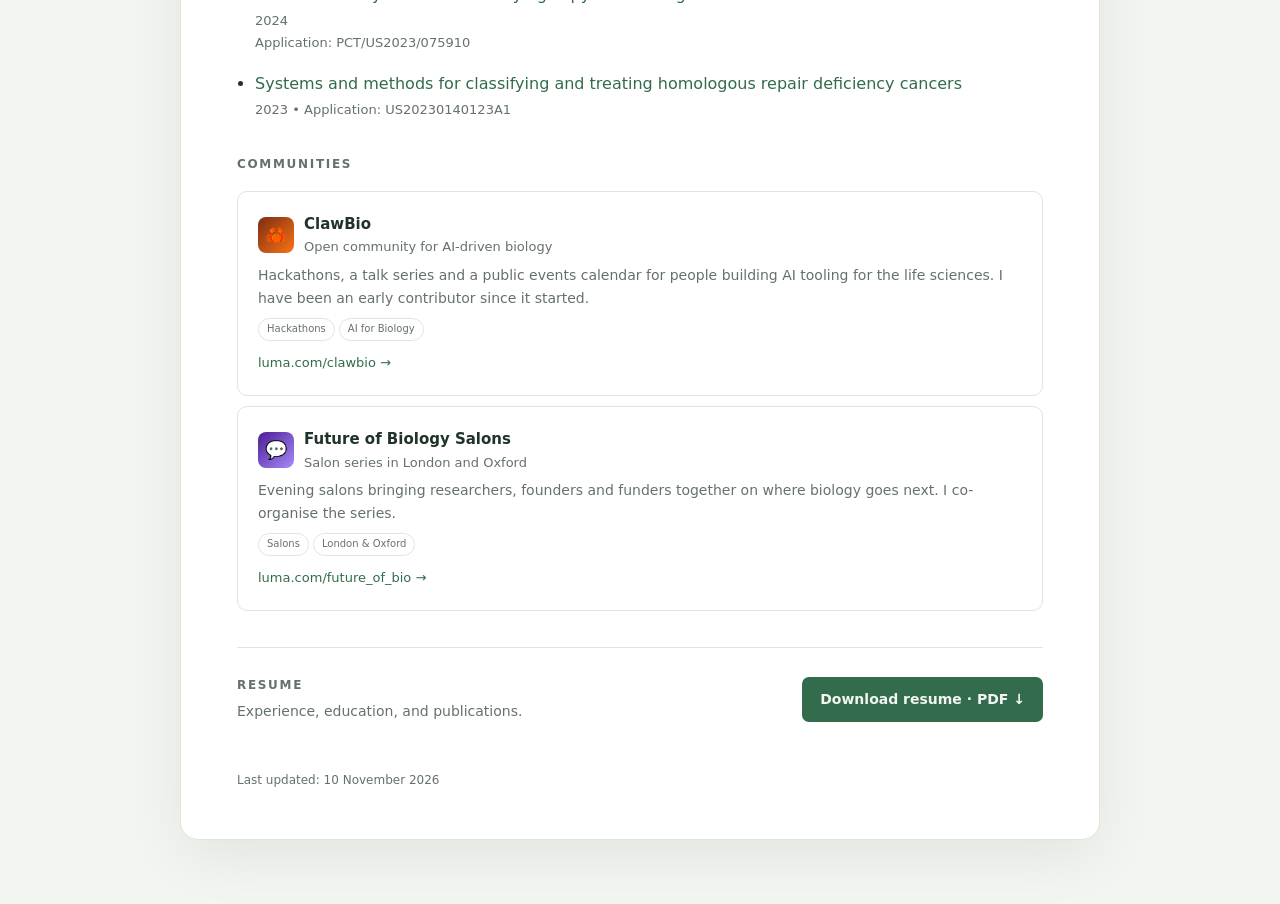
==== commit c35e1c6e: "Use unaccented resume labels" ====
--- a/index.html
+++ b/index.html
@@ -641,9 +641,9 @@
           </div>
         </section>
 
-        <section class="resume" aria-label="Résumé">
-          <div><h2>Résumé</h2><p>Experience, education, and publications.</p></div>
-          <a href="/assets/Jay%20Moore%202026.pdf" download="Jay Moore 2026.pdf">Download résumé · PDF ↓</a>
+        <section class="resume" aria-label="Resume">
+          <div><h2>Resume</h2><p>Experience, education, and publications.</p></div>
+          <a href="/assets/Jay%20Moore%202026.pdf" download="Jay Moore 2026.pdf">Download resume · PDF ↓</a>
         </section>
 
         <footer>
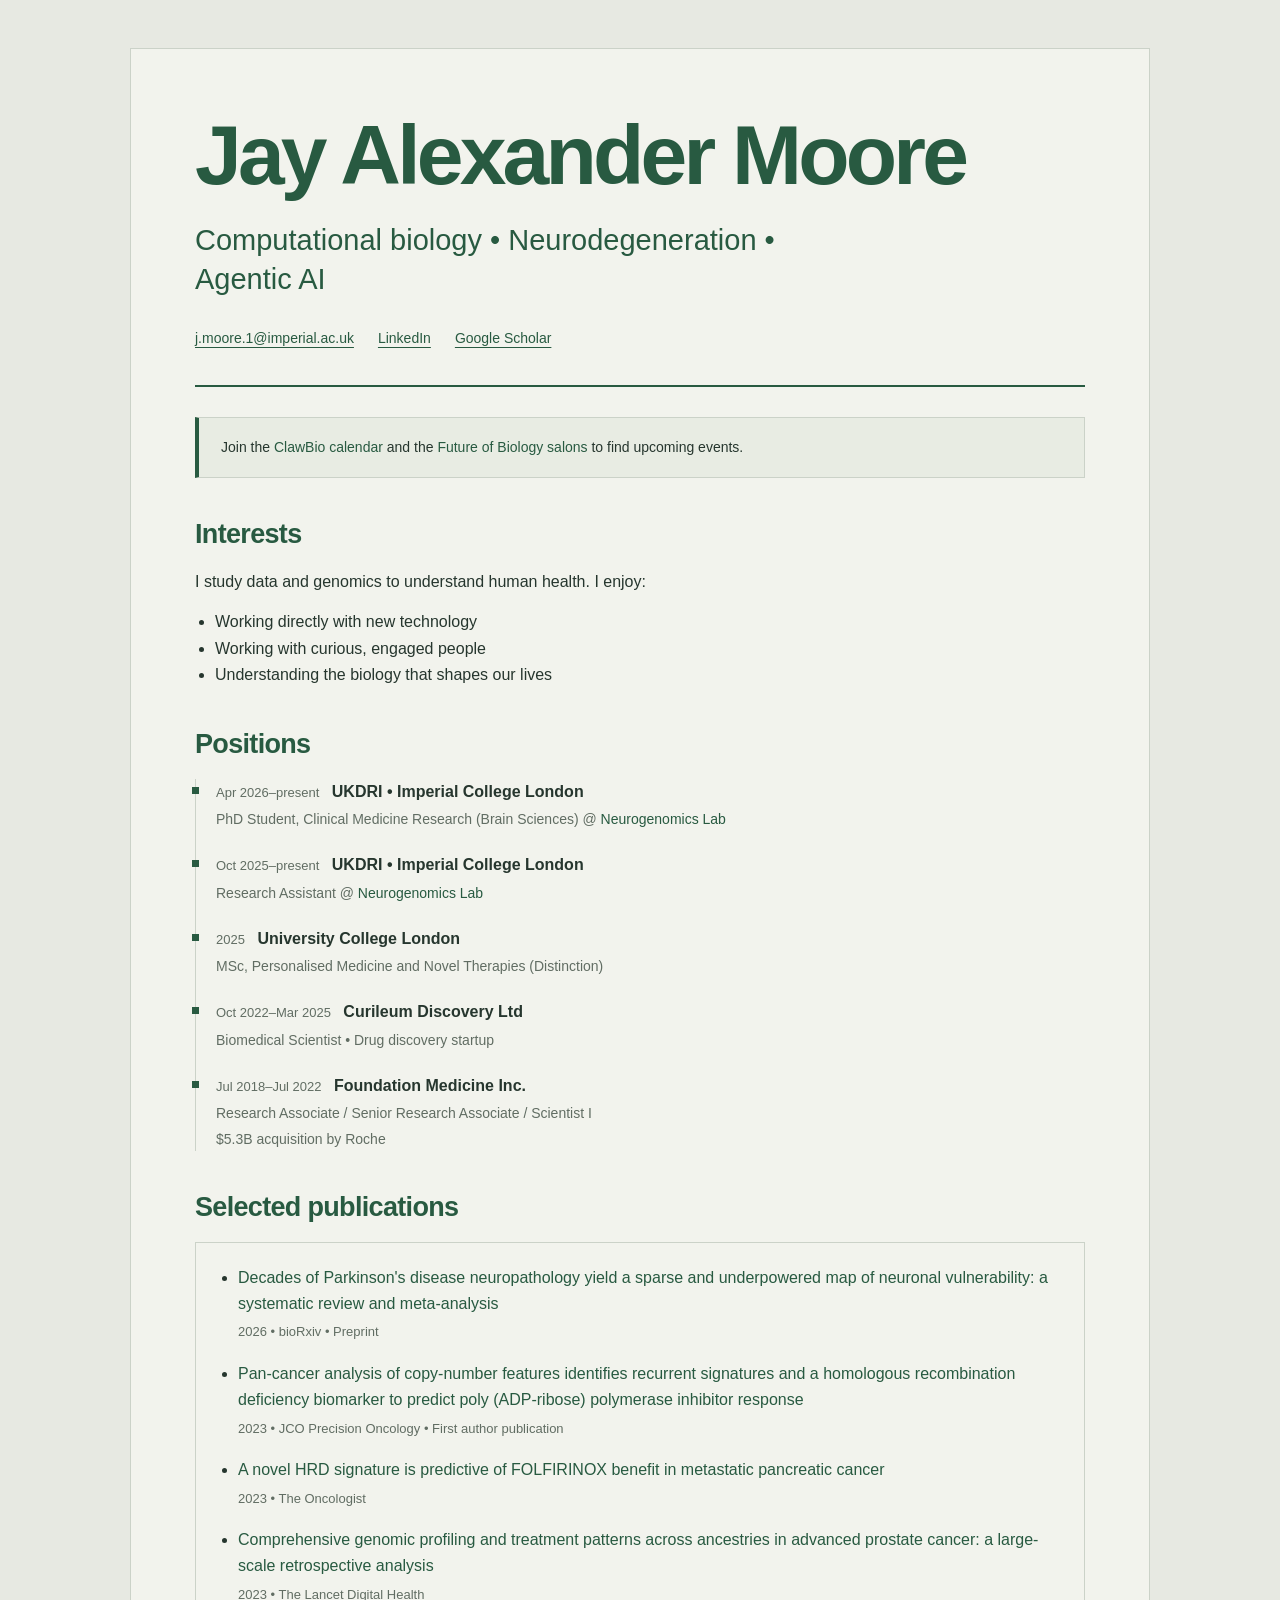
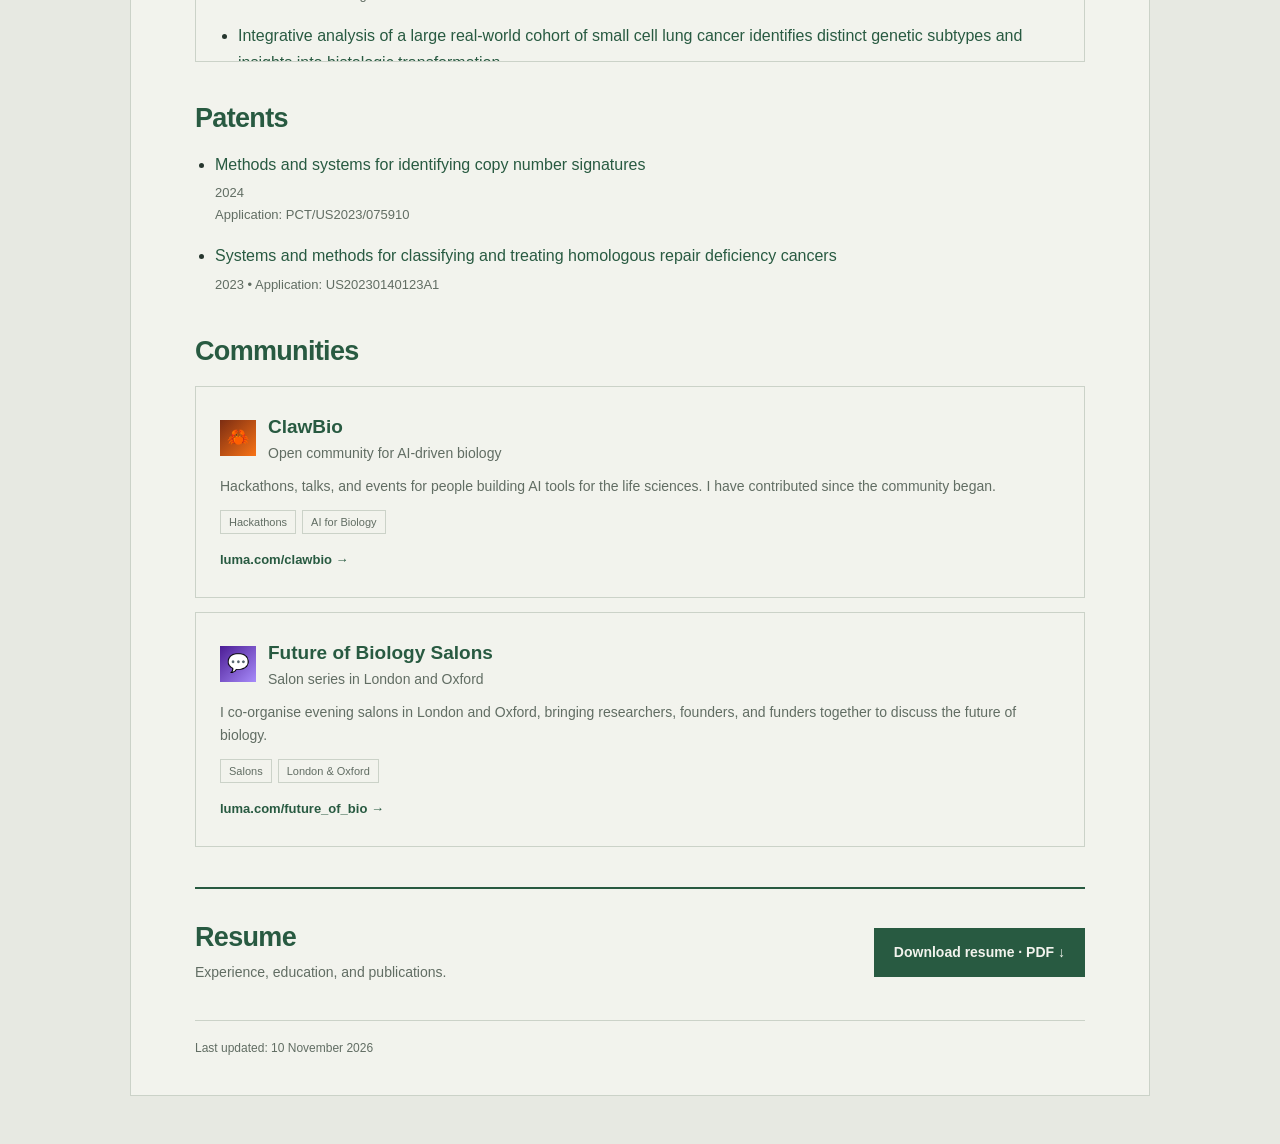
==== commit 72851241: "Restyle homepage with bold green typography and square edges" ====
--- a/index.html
+++ b/index.html
@@ -9,352 +9,54 @@
       content="Jay Alexander Moore • computational biology, cancer genomics, and neurodegeneration."
     />
     <style>
-      :root {
-        color-scheme: light dark;
-        --bg: #0b0d12;
-        --card: #111827;
-        --text: #e5e7eb;
-        --muted: #9ca3af;
-        --link: #93c5fd;
-        --border: rgba(255, 255, 255, 0.08);
-        --shadow: rgba(0, 0, 0, 0.25);
-      }
-
-      @media (prefers-color-scheme: light) {
-        :root {
-          --bg: #f6f7fb;
-          --card: #ffffff;
-          --text: #0f172a;
-          --muted: #475569;
-          --link: #2563eb;
-          --border: rgba(15, 23, 42, 0.12);
-          --shadow: rgba(15, 23, 42, 0.08);
-        }
-      }
-
-      * {
-        box-sizing: border-box;
-      }
-
-      body {
-        margin: 0;
-        font-family: ui-sans-serif, system-ui, -apple-system, Segoe UI, Roboto,
-          Helvetica, Arial, "Apple Color Emoji", "Segoe UI Emoji";
-        background: radial-gradient(
-            1200px 600px at 10% 10%,
-            rgba(59, 130, 246, 0.18),
-            transparent 55%
-          ),
-          radial-gradient(
-            900px 600px at 90% 10%,
-            rgba(16, 185, 129, 0.14),
-            transparent 45%
-          ),
-          var(--bg);
-        color: var(--text);
-        line-height: 1.5;
-      }
-
-      main {
-        min-height: 100vh;
-        display: grid;
-        place-items: center;
-        padding: 48px 18px;
-      }
-
-      .card {
-        width: min(820px, 100%);
-        background: var(--card);
-        border: 1px solid var(--border);
-        border-radius: 16px;
-        box-shadow: 0 12px 40px var(--shadow);
-        padding: 28px;
-      }
-
-      header {
-        display: flex;
-        gap: 16px;
-        align-items: baseline;
-        justify-content: space-between;
-        flex-wrap: wrap;
-        margin-bottom: 8px;
-      }
-
-      h1 {
-        font-size: 28px;
-        margin: 0;
-        letter-spacing: -0.02em;
-      }
-
-      .tagline {
-        margin: 0;
-        color: var(--muted);
-        font-size: 14px;
-      }
-
-      section {
-        margin-top: 18px;
-      }
-
-      h2 {
-        font-size: 14px;
-        margin: 0 0 10px 0;
-        text-transform: uppercase;
-        letter-spacing: 0.08em;
-        color: var(--muted);
-      }
-
-      p {
-        margin: 0 0 10px 0;
-      }
-
-      ul {
-        margin: 0;
-        padding-left: 18px;
-      }
-
-      a {
-        color: var(--link);
-        text-decoration: none;
-      }
-      a:hover {
-        text-decoration: underline;
-      }
-
-      .links {
-        display: flex;
-        flex-wrap: wrap;
-        gap: 10px 14px;
-        padding: 0;
-        list-style: none;
-      }
-
-      .links a {
-        display: inline-block;
-        padding: 6px 10px;
-        border: 1px solid var(--border);
-        border-radius: 999px;
-        background: rgba(255, 255, 255, 0.02);
-      }
-
-      footer {
-        margin-top: 18px;
-        color: var(--muted);
-        font-size: 12px;
-      }
-
-      .links-top {
-        margin: 10px 0 0 0;
-      }
-
-      .qr {
-        width: 140px;
-        height: 140px;
-        border-radius: 10px;
-        background: #fff;
-        padding: 6px;
-        border: 1px solid var(--border);
-      }
-
-      .scrollbox {
-        margin-top: 10px;
-        max-height: 320px;
-        overflow: auto;
-        border: 1px solid var(--border);
-        border-radius: 12px;
-        padding: 12px 14px;
-        background: rgba(255, 255, 255, 0.02);
-      }
-
-      .scrollbox h3 {
-        margin: 0 0 8px 0;
-        font-size: 13px;
-        color: var(--text);
-        letter-spacing: -0.01em;
-      }
-
-      .scrollbox ul {
-        margin: 0 0 14px 0;
-      }
-
-      .scrollbox ul:last-child {
-        margin-bottom: 0;
-      }
-
-      .pub {
-        margin: 0;
-        padding-left: 18px;
-      }
-
-      .pub li {
-        margin: 0 0 10px 0;
-      }
-
-      .pub-meta {
-        margin-top: 2px;
-        color: var(--muted);
-        font-size: 12px;
-      }
-
-      .timeline {
-        list-style: none;
-        margin: 0;
-        padding: 0 0 0 18px;
-        border-left: 1px solid var(--border);
-      }
-
-      .timeline li {
-        position: relative;
-        padding: 2px 0 12px 16px;
-      }
-
-      .timeline li::before {
-        content: "";
-        position: absolute;
-        left: -6px;
-        top: 6px;
-        width: 10px;
-        height: 10px;
-        border-radius: 999px;
-        background: var(--link);
-        box-shadow: 0 0 0 4px rgba(147, 197, 253, 0.15);
-      }
-
-      .timeline .when {
-        display: inline-block;
-        font-size: 12px;
-        color: var(--muted);
-        margin-right: 8px;
-      }
-
-      .timeline .what {
-        font-weight: 600;
-      }
-
-      .timeline .role {
-        display: block;
-        margin-top: 2px;
-        color: var(--muted);
-        font-size: 12px;
-      }
-
-      .notice {
-        margin-top: 18px;
-        border: 1px solid var(--border);
-        border-radius: 14px;
-        padding: 12px 14px;
-        background: rgba(147, 197, 253, 0.08);
-      }
-
-      .notice strong {
-        color: var(--text);
-      }
-
-      .product-card {
-        border: 1px solid var(--border);
-        border-radius: 10px;
-        padding: 14px;
-        margin-bottom: 10px;
-        background: rgba(255, 255, 255, 0.02);
-        transition: border-color 0.2s;
-      }
-
-      .product-card:last-child {
-        margin-bottom: 0;
-      }
-
-      .product-card:hover {
-        border-color: var(--link);
-      }
-
-      .product-header {
-        display: flex;
-        align-items: center;
-        gap: 10px;
-        margin-bottom: 6px;
-      }
-
-      .product-icon {
-        width: 36px;
-        height: 36px;
-        border-radius: 8px;
-        display: flex;
-        align-items: center;
-        justify-content: center;
-        font-size: 18px;
-        flex-shrink: 0;
-      }
-
-      .product-name {
-        font-weight: 600;
-        font-size: 15px;
-      }
-
-      .product-tagline {
-        font-size: 12px;
-        color: var(--muted);
-      }
-
-      .product-desc {
-        font-size: 13px;
-        color: var(--muted);
-        margin-bottom: 8px;
-      }
-
-      .product-tags {
-        display: flex;
-        gap: 4px;
-        flex-wrap: wrap;
-        margin-bottom: 8px;
-      }
-
-      .product-tags span {
-        font-size: 10px;
-        padding: 2px 8px;
-        border-radius: 20px;
-        border: 1px solid var(--border);
-        color: var(--muted);
-      }
-
-      .product-link {
-        font-size: 12px;
-        font-weight: 500;
-      }
-
-      /* Refresh the spacing and typography while preserving the page content. */
-      :root { --bg:#101914; --card:#16221b; --text:#e7eee8; --muted:#a6b5aa; --link:#a8d9b9; --border:rgba(190,218,199,.17); }
-      body { background:var(--bg); line-height:1.65; }
-      main { padding:64px 24px; }
-      .card { width:min(920px,100%); padding:48px 56px; border-radius:18px; box-shadow:0 16px 60px rgba(0,0,0,.07); }
-      header { align-items:center; padding-bottom:28px; margin-bottom:26px; border-bottom:1px solid var(--border); }
-      h1 { font-family:Georgia,serif; font-weight:400; font-size:clamp(32px,5vw,44px); letter-spacing:-.035em; line-height:1.2; margin-bottom:12px; }
-      .tagline { font-size:14px; line-height:1.6; }
-      .qr { width:90px; height:90px; opacity:.85; }
-      section { margin-top:34px; }
-      h2 { font-size:12px; letter-spacing:.14em; margin-bottom:16px; }
-      a { text-underline-offset:4px; }
+      :root { color-scheme:light; --bg:#e7e9e2; --card:#f2f3ed; --text:#26362e; --muted:#616d63; --link:#285a41; --border:#cbd2c8; }
+      * { box-sizing:border-box; }
+      body { margin:0; background:var(--bg); color:var(--text); font-family:Arial,Helvetica,sans-serif; font-size:16px; line-height:1.65; }
+      main { padding:48px 24px; }
+      .card { width:min(1020px,100%); margin:auto; padding:64px 64px 36px; background:var(--card); border:1px solid var(--border); }
+      header { padding-bottom:34px; margin-bottom:30px; border-bottom:2px solid var(--link); }
+      h1 { max-width:850px; margin:0 0 22px; color:var(--link); font-size:clamp(46px,7.5vw,84px); font-weight:800; letter-spacing:-.045em; line-height:1.02; }
+      .tagline { margin:0 0 26px; max-width:680px; font-size:clamp(20px,3vw,29px); line-height:1.35; color:var(--link); }
+      h2 { margin:0 0 18px; color:var(--link); font-size:27px; font-weight:700; line-height:1.2; letter-spacing:-.025em; }
+      p { margin:0 0 14px; }
+      section { margin-top:40px; }
+      a { color:var(--link); text-decoration:none; text-underline-offset:4px; }
+      a:hover { text-decoration:underline; }
       a:focus-visible { outline:2px solid var(--link); outline-offset:4px; }
-      .links { gap:8px 10px; }
-      .links a { padding:5px 10px; font-size:12px; }
-      .notice { padding:18px 20px; margin-top:18px; border-radius:10px; background:rgba(113,164,128,.07); font-size:14px; }
-      section[aria-label="Writing"] { border-left:3px solid var(--link); padding:4px 0 4px 20px; }
-      section[aria-label="Writing"] h2 { margin-bottom:8px; }
-      section[aria-label="Writing"] p>a { font-family:Georgia,serif; font-size:23px; line-height:1.35; display:inline-block; margin-bottom:10px; }
-      .timeline { margin-left:5px; }
-      .timeline li { padding-bottom:20px; }
-      .timeline .role,.timeline .when,.pub-meta { font-size:13px; }
+      ul { margin:0; padding-left:20px; }
+      .links { display:flex; flex-wrap:wrap; gap:10px 24px; padding:0; margin:0; list-style:none; }
+      .links a { font-size:14px; text-decoration:underline; }
+      .qr { display:none; }
+      .notice { margin-top:24px; padding:18px 22px; border:1px solid var(--border); border-left:4px solid var(--link); background:#e8ece3; font-size:14px; }
+      .timeline { list-style:none; margin:0; padding:0; }
+      .timeline li { position:relative; padding:0 0 21px 20px; border-left:1px solid var(--border); }
+      .timeline li:last-child { padding-bottom:0; }
+      .timeline li::before { content:""; position:absolute; left:-4px; top:8px; width:7px; height:7px; background:var(--link); }
+      .when { display:inline-block; margin-right:8px; font-size:13px; color:var(--muted); }
+      .what { font-weight:700; }
+      .role { display:block; margin-top:3px; font-size:14px; color:var(--muted); }
+      .pub { margin:0; padding-left:20px; }
       .pub li { margin-bottom:18px; }
-      .scrollbox { max-height:420px; padding:20px; }
-      .product-card { padding:20px; border-radius:10px; }
-      .product-desc { font-size:14px; line-height:1.65; }
-      .product-tagline,.product-link { font-size:13px; }
-      .resume { display:flex; align-items:center; justify-content:space-between; flex-wrap:wrap; gap:16px; border-top:1px solid var(--border); padding-top:28px; margin-top:36px; }
-      .resume h2 { margin-bottom:4px; }
+      .pub-meta { margin-top:4px; color:var(--muted); font-size:13px; }
+      .scrollbox { margin-top:16px; max-height:420px; overflow:auto; border:1px solid var(--border); padding:22px; }
+      .scrollbox h3 { margin:0 0 12px; font-size:16px; }
+      .scrollbox ul { margin-bottom:20px; }
+      .scrollbox ul:last-child { margin-bottom:0; }
+      .product-card { border:1px solid var(--border); padding:24px; margin-bottom:14px; }
+      .product-header { display:flex; gap:12px; align-items:center; margin-bottom:10px; }
+      .product-icon { width:36px; height:36px; display:flex; align-items:center; justify-content:center; flex-shrink:0; font-size:18px; }
+      .product-name { font-weight:700; font-size:19px; color:var(--link); }
+      .product-tagline,.product-desc { color:var(--muted); font-size:14px; }
+      .product-desc { margin-bottom:12px; }
+      .product-tags { display:flex; flex-wrap:wrap; gap:6px; margin-bottom:12px; }
+      .product-tags span { border:1px solid var(--border); padding:2px 8px; color:var(--muted); font-size:11px; }
+      .product-link { font-size:13px; font-weight:700; }
+      .resume { display:flex; flex-wrap:wrap; justify-content:space-between; align-items:center; gap:20px; padding-top:32px; border-top:2px solid var(--link); }
+      .resume h2 { margin-bottom:8px; }
       .resume p { margin:0; color:var(--muted); font-size:14px; }
-      .resume a { display:inline-block; background:var(--link); color:var(--bg); padding:11px 18px; border-radius:7px; font-size:14px; font-weight:600; }
-      footer { margin-top:28px; padding-top:20px; font-size:12px; }
-      @media(prefers-color-scheme:light) { :root { --bg:#f3f5f1; --card:#fff; --text:#203328; --muted:#657268; --link:#326c4c; --border:#dfe6de; } }
-      @media(max-width:640px) { main { padding:20px 12px; } .card { padding:28px 22px; border-radius:12px; } header { gap:20px; } .qr { display:none; } .links a { font-size:11px; } section { margin-top:28px; } .scrollbox { padding:14px; } }
+      .resume a { display:inline-block; padding:13px 20px; background:var(--link); color:var(--card); font-size:14px; font-weight:700; }
+      footer { margin-top:36px; padding-top:18px; border-top:1px solid var(--border); color:var(--muted); font-size:12px; }
+      @media(max-width:640px) { main { padding:16px 10px; } .card { padding:32px 22px 24px; } header { padding-bottom:26px; } h1 { font-size:clamp(42px,11.5vw,64px); } h2 { font-size:25px; } .links { gap:10px 18px; } .links a { font-size:13px; } section { margin-top:32px; } .notice,.product-card,.scrollbox { padding:16px; } }
     </style>
   </head>
   <body>
@@ -386,7 +88,7 @@
         <section class="notice" aria-label="Announcement">
           Join the <a href="https://luma.com/clawbio" target="_blank" rel="noopener noreferrer">ClawBio calendar</a>
           and the <a href="https://luma.com/future_of_bio" target="_blank" rel="noopener noreferrer">Future of Biology salons</a>
-          for future events.
+          to find upcoming events.
         </section>
 
 
@@ -394,13 +96,12 @@
         <section>
           <h2>Interests</h2>
           <p>
-            Interdisciplinary researcher studying data and genomics in human health. My best experiences have
-            had these in common:
+            I study data and genomics to understand human health. I enjoy:
           </p>
           <ul>
-            <li>Hands on work with the latest technology</li>
-            <li>Working with engaged and excited people</li>
-            <li>Learning about the complex biology that drives our lives</li>
+            <li>Working directly with new technology</li>
+            <li>Working with curious, engaged people</li>
+            <li>Understanding the biology that shapes our lives</li>
           </ul>
         </section>
 
@@ -442,7 +143,7 @@
         </section>
 
         <section>
-          <h2>Select Publications</h2>
+          <h2>Selected publications</h2>
           <div class="scrollbox" role="region" aria-label="Publications and patents">
             <ul class="pub">
               <li>
@@ -617,7 +318,7 @@
                 <div class="product-tagline">Open community for AI-driven biology</div>
               </div>
             </div>
-            <div class="product-desc">Hackathons, a talk series and a public events calendar for people building AI tooling for the life sciences. I have been an early contributor since it started.</div>
+            <div class="product-desc">Hackathons, talks, and events for people building AI tools for the life sciences. I have contributed since the community began.</div>
             <div class="product-tags">
               <span>Hackathons</span>
               <span>AI for Biology</span>
@@ -632,7 +333,7 @@
                 <div class="product-tagline">Salon series in London and Oxford</div>
               </div>
             </div>
-            <div class="product-desc">Evening salons bringing researchers, founders and funders together on where biology goes next. I co-organise the series.</div>
+            <div class="product-desc">I co-organise evening salons in London and Oxford, bringing researchers, founders, and funders together to discuss the future of biology.</div>
             <div class="product-tags">
               <span>Salons</span>
               <span>London &amp; Oxford</span>
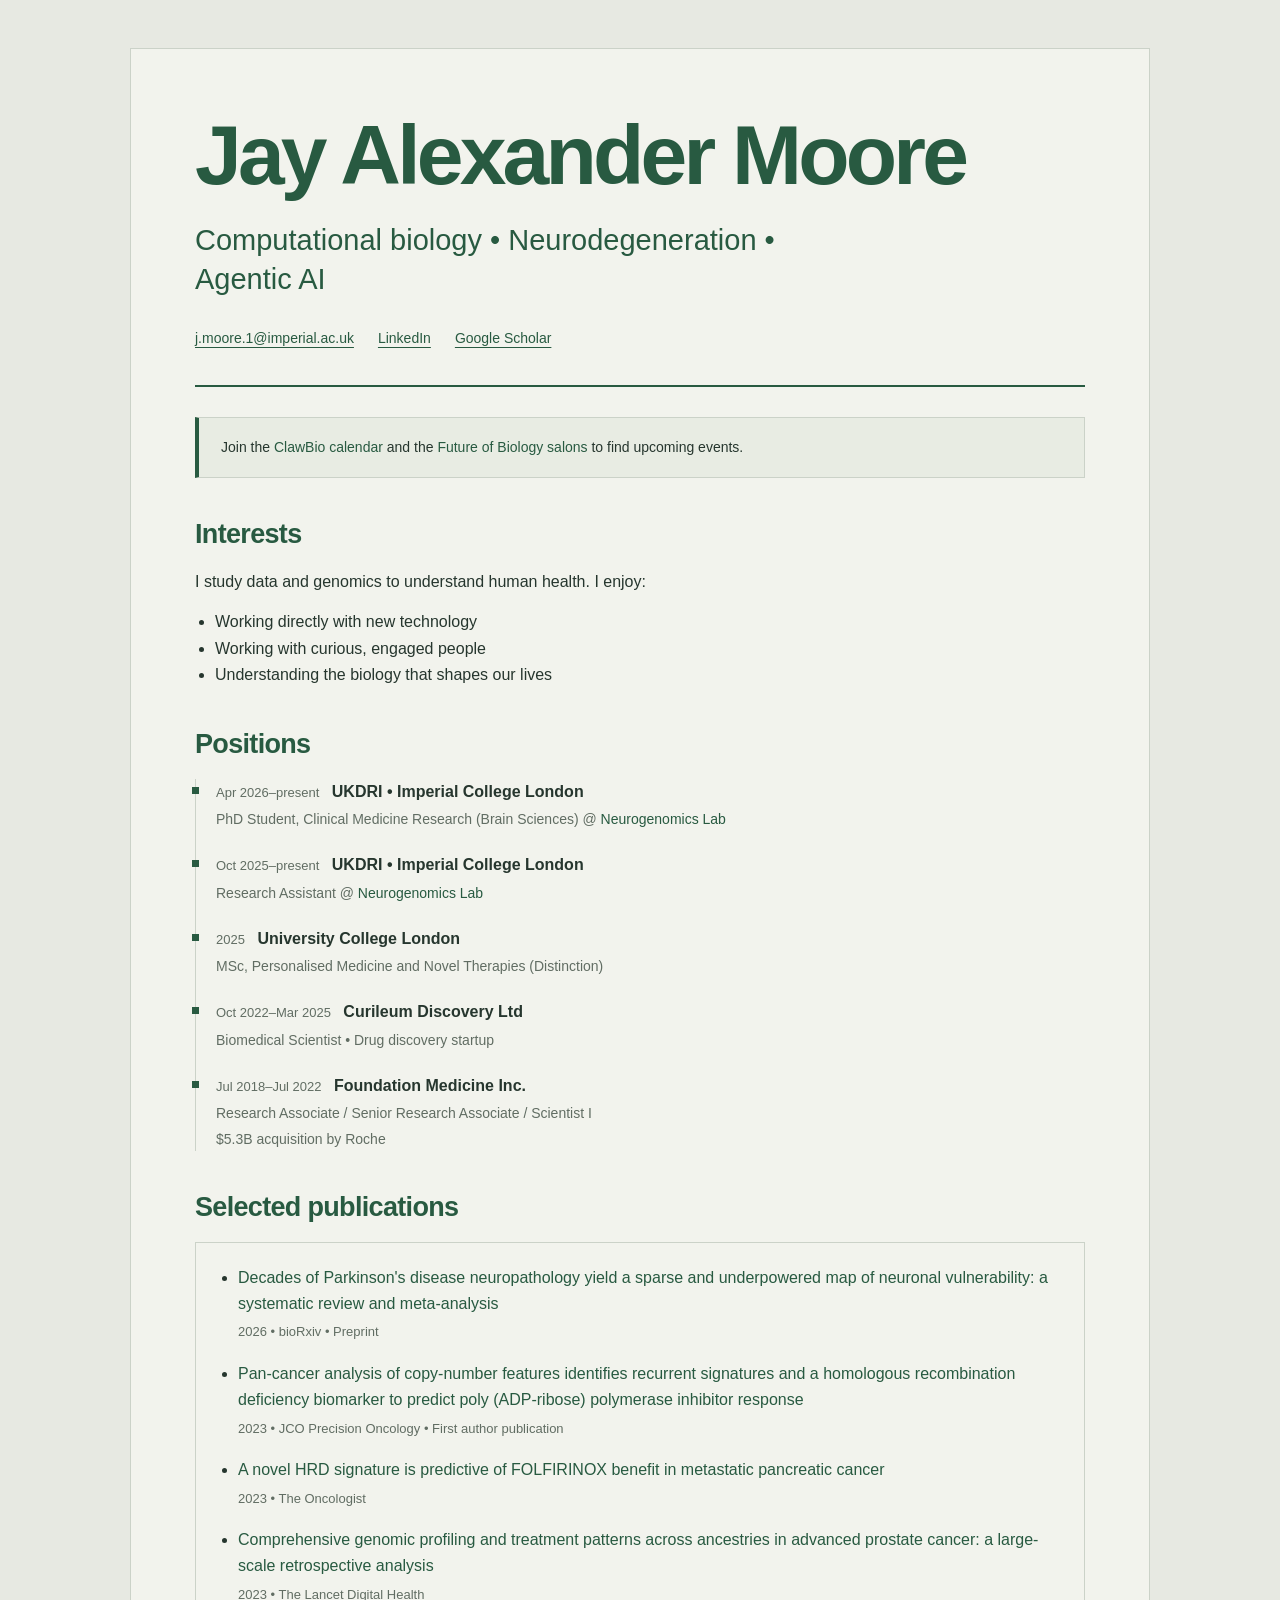
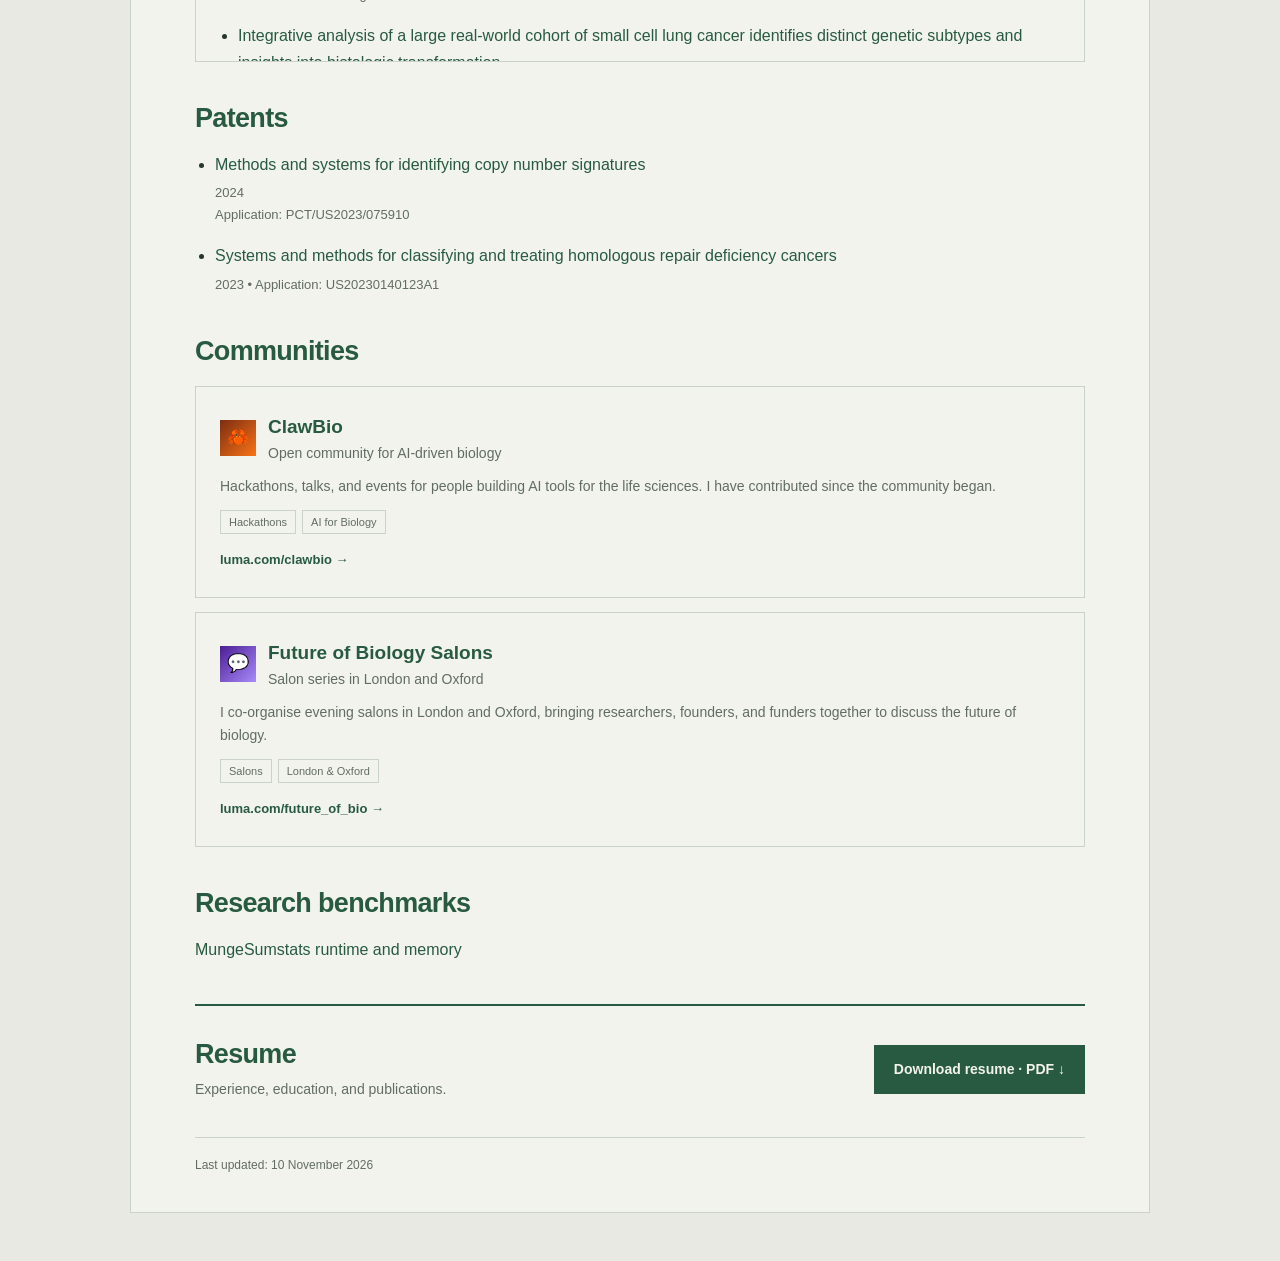
==== commit c83c0f2d: "Publish MungeSumstats benchmark progress" ====
--- a/index.html
+++ b/index.html
@@ -342,6 +342,11 @@
           </div>
         </section>
 
+        <section>
+          <h2>Research benchmarks</h2>
+          <p><a href="/mungesumstats/">MungeSumstats runtime and memory</a></p>
+        </section>
+
         <section class="resume" aria-label="Resume">
           <div><h2>Resume</h2><p>Experience, education, and publications.</p></div>
           <a href="/assets/Jay%20Moore%202026.pdf" download="Jay Moore 2026.pdf">Download resume · PDF ↓</a>
